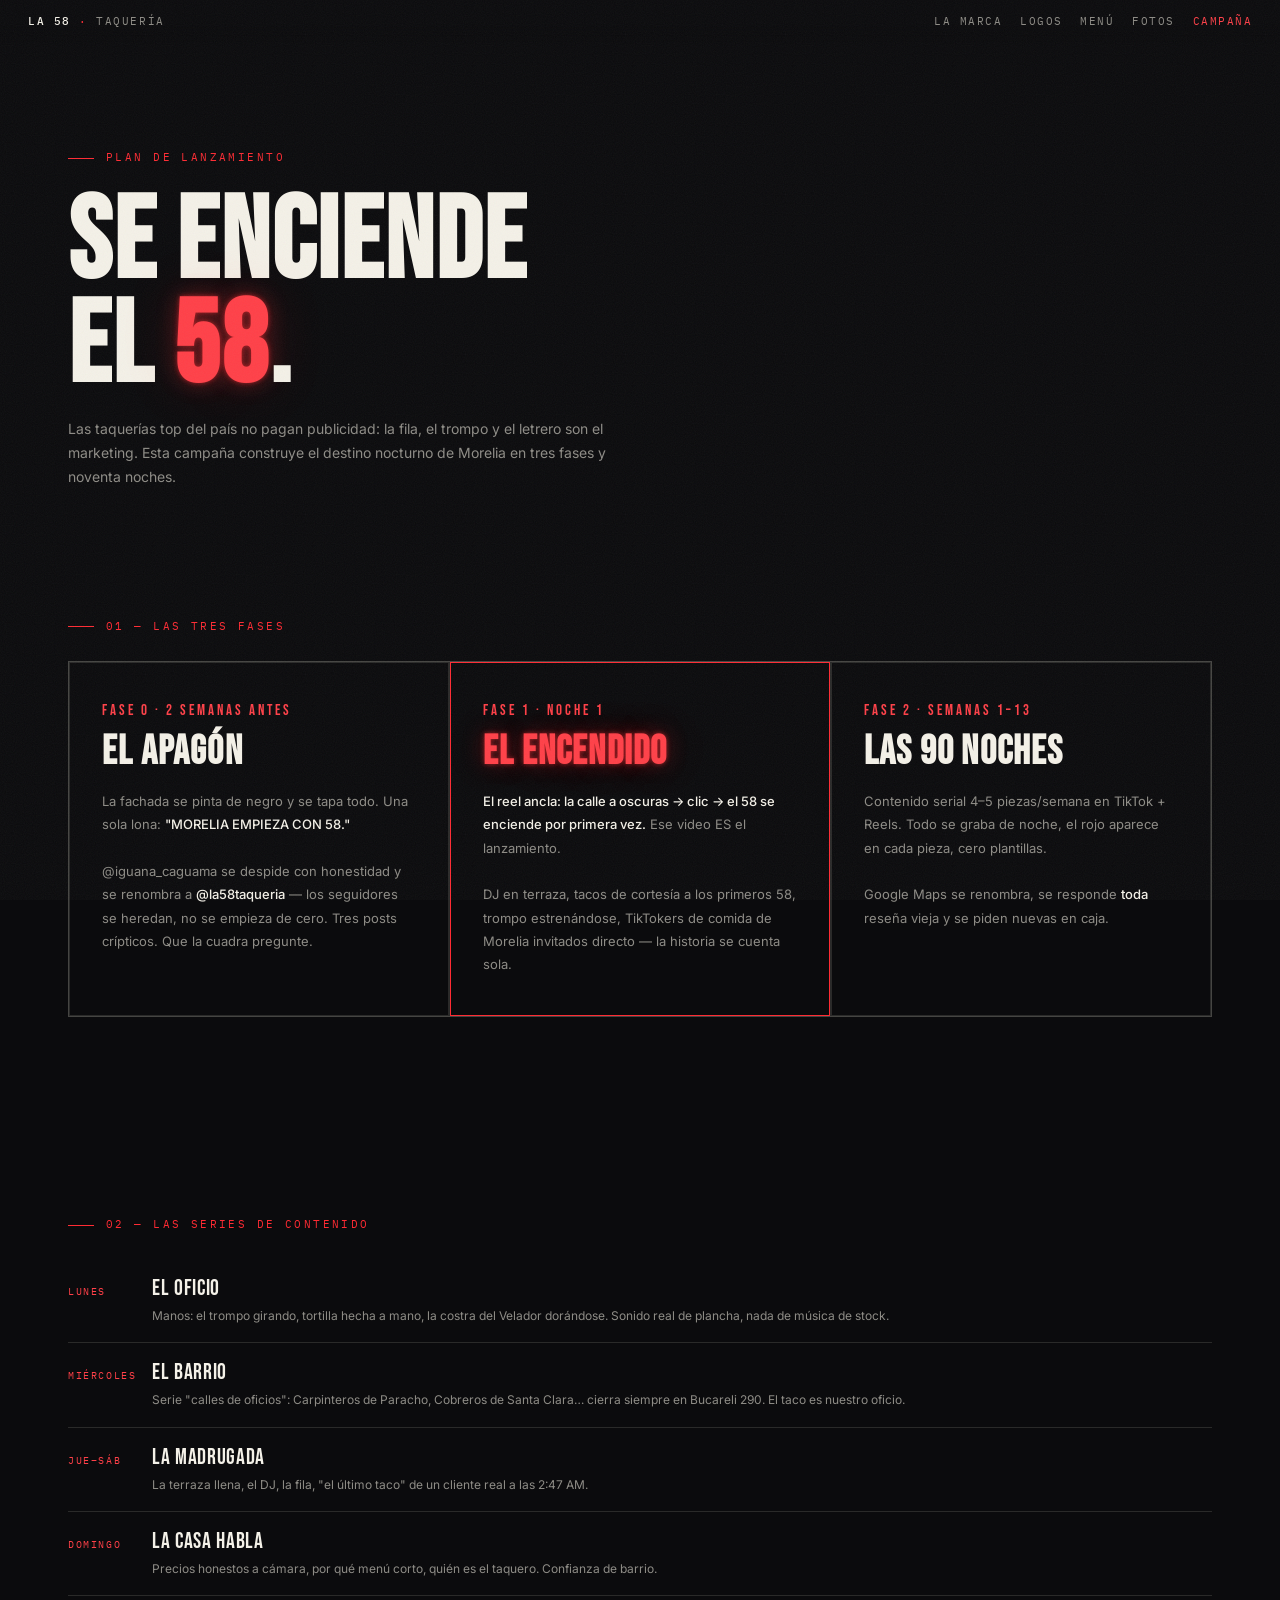
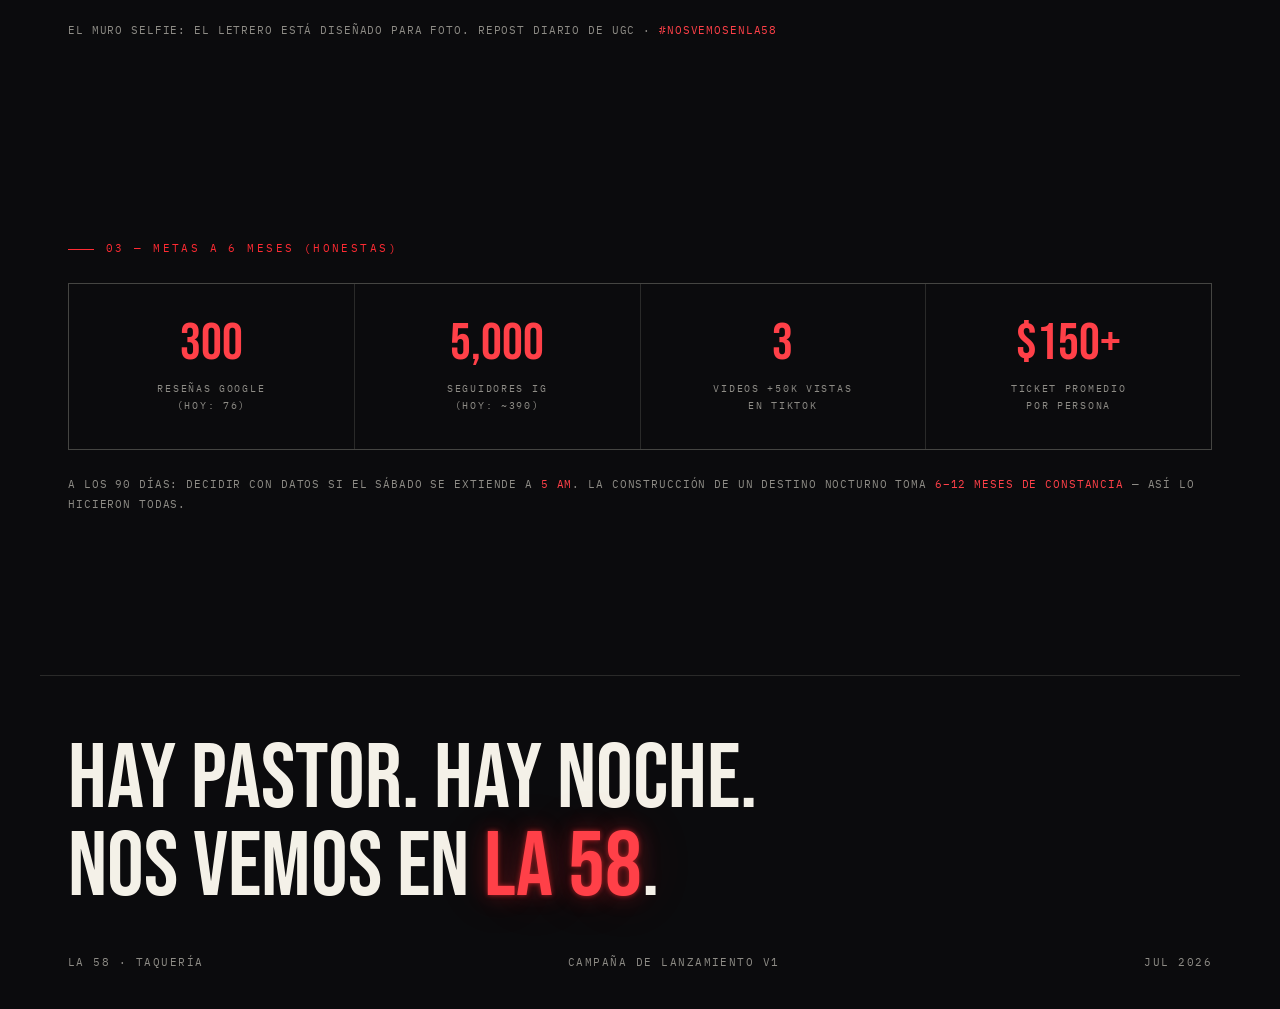
==== campana.html @ f3760a3a "SET 001: 9 fotos de campaña (Gemini) + galería fotos.html EL VELADOR, trío pastor, LA MADRUGADA, el " ====
<!DOCTYPE html>
<html lang="es-MX">
<head>
<meta charset="UTF-8">
<meta name="viewport" content="width=device-width,initial-scale=1">
<title>LA 58 · Campaña — Se enciende el 58</title>
<link rel="preconnect" href="https://fonts.googleapis.com">
<link rel="preconnect" href="https://fonts.gstatic.com" crossorigin>
<link href="https://fonts.googleapis.com/css2?family=Bebas+Neue&family=IBM+Plex+Mono:wght@400;500&family=Inter:wght@400;500;600&display=swap" rel="stylesheet">
<link rel="stylesheet" href="brand.css">
<style>
  .fase{border:1px solid var(--line);padding:38px 32px;position:relative;background:var(--noche)}
  .fase .num{font-family:'Bebas Neue',sans-serif;font-size:15px;letter-spacing:.2em;color:var(--rojo-vivo)}
  .fase h3{font-family:'Bebas Neue',sans-serif;font-size:40px;letter-spacing:.03em;margin-top:8px;text-transform:uppercase}
  .fase p{color:var(--humo);font-size:13px;line-height:1.8;margin-top:14px}
  .fase p b{color:var(--azulejo);font-weight:500}
  .serie{display:flex;gap:14px;align-items:baseline;border-bottom:1px solid var(--line);padding:16px 0}
  .serie .dia{font-family:'IBM Plex Mono',monospace;font-size:10px;letter-spacing:.16em;color:var(--rojo-vivo);text-transform:uppercase;white-space:nowrap;min-width:70px}
  .serie .t{font-family:'Bebas Neue',sans-serif;font-size:22px;text-transform:uppercase;letter-spacing:.03em}
  .serie .d{color:var(--humo);font-size:12px;line-height:1.7;margin-top:4px}
  .kpi{text-align:center;padding:34px 16px}
  .kpi .v{font-family:'Bebas Neue',sans-serif;font-size:52px;line-height:1;color:var(--rojo-vivo)}
  .kpi .k{font-family:'IBM Plex Mono',monospace;font-size:9.5px;letter-spacing:.18em;color:var(--humo);text-transform:uppercase;margin-top:10px;line-height:1.8}
</style>
</head>
<body>

<div class="topbar">
  <div><b>LA 58</b> <span class="dot">·</span> TAQUERÍA</div>
  <nav class="nav">
    <a href="index.html">La marca</a>
    <a href="logos.html">Logos</a>
    <a href="menu.html">Menú</a>
    <a href="fotos.html">Fotos</a>
    <a href="campana.html" class="on">Campaña</a>
  </nav>
</div>

<section class="page-head">
  <div class="label">Plan de lanzamiento</div>
  <h1 class="display">SE ENCIENDE<br>EL <span class="neon parpadea">58</span>.</h1>
  <p class="sub">Las taquerías top del país no pagan publicidad: la fila, el trompo y el letrero son el marketing.
  Esta campaña construye el destino nocturno de Morelia en tres fases y noventa noches.</p>
</section>

<!-- ═══════════ FASES ═══════════ -->
<section>
  <div class="label">01 — Las tres fases</div>
  <div class="grid-3">
    <div class="fase rv">
      <div class="num">FASE 0 · 2 SEMANAS ANTES</div>
      <h3>El apagón</h3>
      <p>La fachada se pinta de negro y se tapa todo. Una sola lona: <b>"MORELIA EMPIEZA CON 58."</b><br><br>
      @iguana_caguama se despide con honestidad y se renombra a <b>@la58taqueria</b> — los seguidores se heredan,
      no se empieza de cero. Tres posts crípticos. Que la cuadra pregunte.</p>
    </div>
    <div class="fase rv" style="border-color:var(--rojo)">
      <div class="num">FASE 1 · NOCHE 1</div>
      <h3 class="neon">El encendido</h3>
      <p><b>El reel ancla: la calle a oscuras → clic → el 58 se enciende por primera vez.</b> Ese video ES el lanzamiento.<br><br>
      DJ en terraza, tacos de cortesía a los primeros 58, trompo estrenándose, TikTokers de comida de Morelia
      invitados directo — la historia se cuenta sola.</p>
    </div>
    <div class="fase rv">
      <div class="num">FASE 2 · SEMANAS 1–13</div>
      <h3>Las 90 noches</h3>
      <p>Contenido serial 4–5 piezas/semana en TikTok + Reels. Todo se graba de noche, el rojo aparece en cada pieza,
      cero plantillas.<br><br>Google Maps se renombra, se responde <b>toda</b> reseña vieja y se piden nuevas en caja.</p>
    </div>
  </div>
</section>

<!-- ═══════════ SERIES ═══════════ -->
<section>
  <div class="label">02 — Las series de contenido</div>
  <div class="rv">
    <div class="serie"><div class="dia">LUNES</div><div><div class="t">El oficio</div><div class="d">Manos: el trompo girando, tortilla hecha a mano, la costra del Velador dorándose. Sonido real de plancha, nada de música de stock.</div></div></div>
    <div class="serie"><div class="dia">MIÉRCOLES</div><div><div class="t">El barrio</div><div class="d">Serie "calles de oficios": Carpinteros de Paracho, Cobreros de Santa Clara… cierra siempre en Bucareli 290. El taco es nuestro oficio.</div></div></div>
    <div class="serie"><div class="dia">JUE–SÁB</div><div><div class="t">La madrugada</div><div class="d">La terraza llena, el DJ, la fila, "el último taco" de un cliente real a las 2:47 AM.</div></div></div>
    <div class="serie"><div class="dia">DOMINGO</div><div><div class="t">La casa habla</div><div class="d">Precios honestos a cámara, por qué menú corto, quién es el taquero. Confianza de barrio.</div></div></div>
  </div>
  <p class="note rv">EL MURO SELFIE: EL LETRERO ESTÁ DISEÑADO PARA FOTO. REPOST DIARIO DE UGC · <em>#NOSVEMOSENLA58</em></p>
</section>

<!-- ═══════════ KPIS ═══════════ -->
<section>
  <div class="label">03 — Metas a 6 meses (honestas)</div>
  <div class="grid-4">
    <div class="cell kpi rv"><div class="v">300</div><div class="k">RESEÑAS GOOGLE<br>(HOY: 76)</div></div>
    <div class="cell kpi rv"><div class="v">5,000</div><div class="k">SEGUIDORES IG<br>(HOY: ~390)</div></div>
    <div class="cell kpi rv"><div class="v">3</div><div class="k">VIDEOS +50K VISTAS<br>EN TIKTOK</div></div>
    <div class="cell kpi rv"><div class="v">$150+</div><div class="k">TICKET PROMEDIO<br>POR PERSONA</div></div>
  </div>
  <p class="note rv">A LOS 90 DÍAS: DECIDIR CON DATOS SI EL SÁBADO SE EXTIENDE A <em>5 AM</em>. LA CONSTRUCCIÓN DE UN DESTINO NOCTURNO TOMA <em>6–12 MESES DE CONSTANCIA</em> — ASÍ LO HICIERON TODAS.</p>
</section>

<footer>
  <div class="big rv">HAY PASTOR. HAY NOCHE.<br>NOS VEMOS EN <span class="neon">LA 58</span>.</div>
  <div class="foot-meta">
    <div>LA 58 · TAQUERÍA</div>
    <div>CAMPAÑA DE LANZAMIENTO V1</div>
    <div>JUL 2026</div>
  </div>
</footer>

<script>
const io=new IntersectionObserver(es=>es.forEach(e=>{if(e.isIntersecting){e.target.classList.add('on');io.unobserve(e.target)}}),{threshold:.12});
document.querySelectorAll('.rv').forEach(el=>io.observe(el));
</script>
</body>
</html>
---- brand.css ----
/* LA 58 · TAQUERÍA — sistema compartido */
/* Código: fachada oscura · neón rojo (la firma) · azulejo · mono de rótulo */
:root{
  --noche:#0B0B0D;
  --noche2:#121214;
  --azulejo:#F4F1E8;
  --humo:#8E8C86;
  --rojo:#FF2B33;
  --rojo-vivo:#FF4048;
  --line:rgba(244,241,232,.13);
}
*{margin:0;padding:0;box-sizing:border-box}
html{scroll-behavior:smooth}
body{
  background:var(--noche);
  color:var(--azulejo);
  font-family:'Inter',sans-serif;
  -webkit-font-smoothing:antialiased;
  overflow-x:hidden;
}
::selection{background:var(--rojo);color:var(--noche)}
.mono{font-family:'IBM Plex Mono',monospace}
.display{font-family:'Bebas Neue',sans-serif;text-transform:uppercase;line-height:.9;letter-spacing:.015em}

/* grano de fachada */
body::after{
  content:"";position:fixed;inset:0;pointer-events:none;z-index:999;opacity:.055;
  background-image:url("data:image/svg+xml,%3Csvg xmlns='http://www.w3.org/2000/svg' width='160' height='160'%3E%3Cfilter id='n'%3E%3CfeTurbulence type='fractalNoise' baseFrequency='0.9' numOctaves='2'/%3E%3C/filter%3E%3Crect width='160' height='160' filter='url(%23n)' opacity='1'/%3E%3C/svg%3E");
}

/* el neón: la única luz permitida. Tubo encendido, no arcoíris. */
.neon{
  color:var(--rojo-vivo);
  text-shadow:0 0 5px rgba(255,43,51,.6),0 0 22px rgba(255,43,51,.32),0 0 60px rgba(255,43,51,.16);
}
.neon-borde{
  border:1.5px solid var(--rojo);
  box-shadow:0 0 10px rgba(255,43,51,.35),inset 0 0 10px rgba(255,43,51,.18);
}
@keyframes parpadeo{
  0%,92%,96%,100%{opacity:1}
  93%,95%{opacity:.55}
}
.parpadea{animation:parpadeo 7s linear infinite}

.topbar{
  position:fixed;top:0;left:0;right:0;z-index:100;
  display:flex;justify-content:space-between;align-items:center;gap:12px;
  padding:14px 28px;font-size:11px;letter-spacing:.14em;
  color:var(--humo);text-transform:uppercase;
  background:linear-gradient(var(--noche) 60%,transparent);
  font-family:'IBM Plex Mono',monospace;
}
.topbar b{color:var(--azulejo);font-weight:500}
.topbar .dot{color:var(--rojo)}
.nav{display:flex;gap:18px;flex-wrap:wrap}
.nav a{color:var(--humo);text-decoration:none;font-size:10.5px;letter-spacing:.14em;transition:.2s}
.nav a:hover{color:var(--rojo-vivo)}
.nav a.on{color:var(--rojo-vivo)}

section{max-width:1200px;margin:0 auto;padding:100px 28px}
.page-head{padding-top:150px;padding-bottom:30px}
.page-head h1{font-size:clamp(52px,9vw,120px)}
.page-head .sub{color:var(--humo);font-size:14px;margin-top:18px;max-width:560px;line-height:1.7}

.label{
  font-family:'IBM Plex Mono',monospace;font-size:11px;letter-spacing:.22em;
  text-transform:uppercase;color:var(--rojo);margin-bottom:28px;
}
.label::before{content:"";display:inline-block;width:26px;height:1px;background:var(--rojo);vertical-align:middle;margin-right:12px}

/* caja de luz: la foto de menú retroiluminada */
.caja-luz{
  background:var(--azulejo);color:var(--noche);padding:34px;position:relative;
  box-shadow:0 0 34px rgba(244,241,232,.09);
}
.caja-luz .serial{position:absolute;top:12px;left:14px;font-size:9.5px;letter-spacing:.18em;color:rgba(11,11,13,.5);font-family:'IBM Plex Mono',monospace;text-transform:uppercase}

.grid-2{display:grid;grid-template-columns:1fr 1fr;gap:1px;background:var(--line);border:1px solid var(--line)}
.grid-3{display:grid;grid-template-columns:repeat(3,1fr);gap:1px;background:var(--line);border:1px solid var(--line)}
.grid-4{display:grid;grid-template-columns:repeat(4,1fr);gap:1px;background:var(--line);border:1px solid var(--line)}
.cell{background:var(--noche);padding:28px}
.cell .cap{font-family:'IBM Plex Mono',monospace;font-size:10px;letter-spacing:.16em;color:var(--humo);text-transform:uppercase;margin-top:16px;line-height:1.8}
.cell .cap em{color:var(--rojo-vivo);font-style:normal}
.cell h3{font-family:'Bebas Neue',sans-serif;font-size:24px;text-transform:uppercase;margin-top:12px;letter-spacing:.03em}

.note{font-family:'IBM Plex Mono',monospace;font-size:11px;color:var(--humo);margin-top:24px;letter-spacing:.08em;line-height:1.9}
.note em{color:var(--rojo-vivo);font-style:normal}

.precio{font-family:'IBM Plex Mono',monospace;font-size:13px;color:var(--rojo-vivo);letter-spacing:.06em}

.marquee{border-top:1px solid var(--line);border-bottom:1px solid var(--line);overflow:hidden;padding:16px 0;white-space:nowrap}
.marquee-inner{display:inline-block;animation:mq 26s linear infinite;font-family:'Bebas Neue',sans-serif;font-size:24px;letter-spacing:.08em;color:var(--humo);text-transform:uppercase}
.marquee-inner em{color:var(--rojo-vivo);font-style:normal;margin:0 22px}
@keyframes mq{from{transform:translateX(0)}to{transform:translateX(-50%)}}

footer{border-top:1px solid var(--line);padding:60px 28px 40px;max-width:1200px;margin:60px auto 0}
footer .big{font-family:'Bebas Neue',sans-serif;font-size:clamp(44px,7.5vw,92px);text-transform:uppercase;line-height:.95}
footer .big span{color:var(--rojo-vivo)}
.foot-meta{display:flex;justify-content:space-between;flex-wrap:wrap;gap:14px;margin-top:44px;
  font-family:'IBM Plex Mono',monospace;font-size:10.5px;color:var(--humo);letter-spacing:.14em;text-transform:uppercase}

.rv{opacity:0;transform:translateY(26px);transition:opacity .8s ease,transform .8s ease}
.rv.on{opacity:1;transform:none}

@media(max-width:860px){
  .grid-3,.grid-4{grid-template-columns:1fr 1fr}
}
@media(max-width:560px){
  .grid-2,.grid-3,.grid-4{grid-template-columns:1fr}
  section{padding:70px 20px}
}
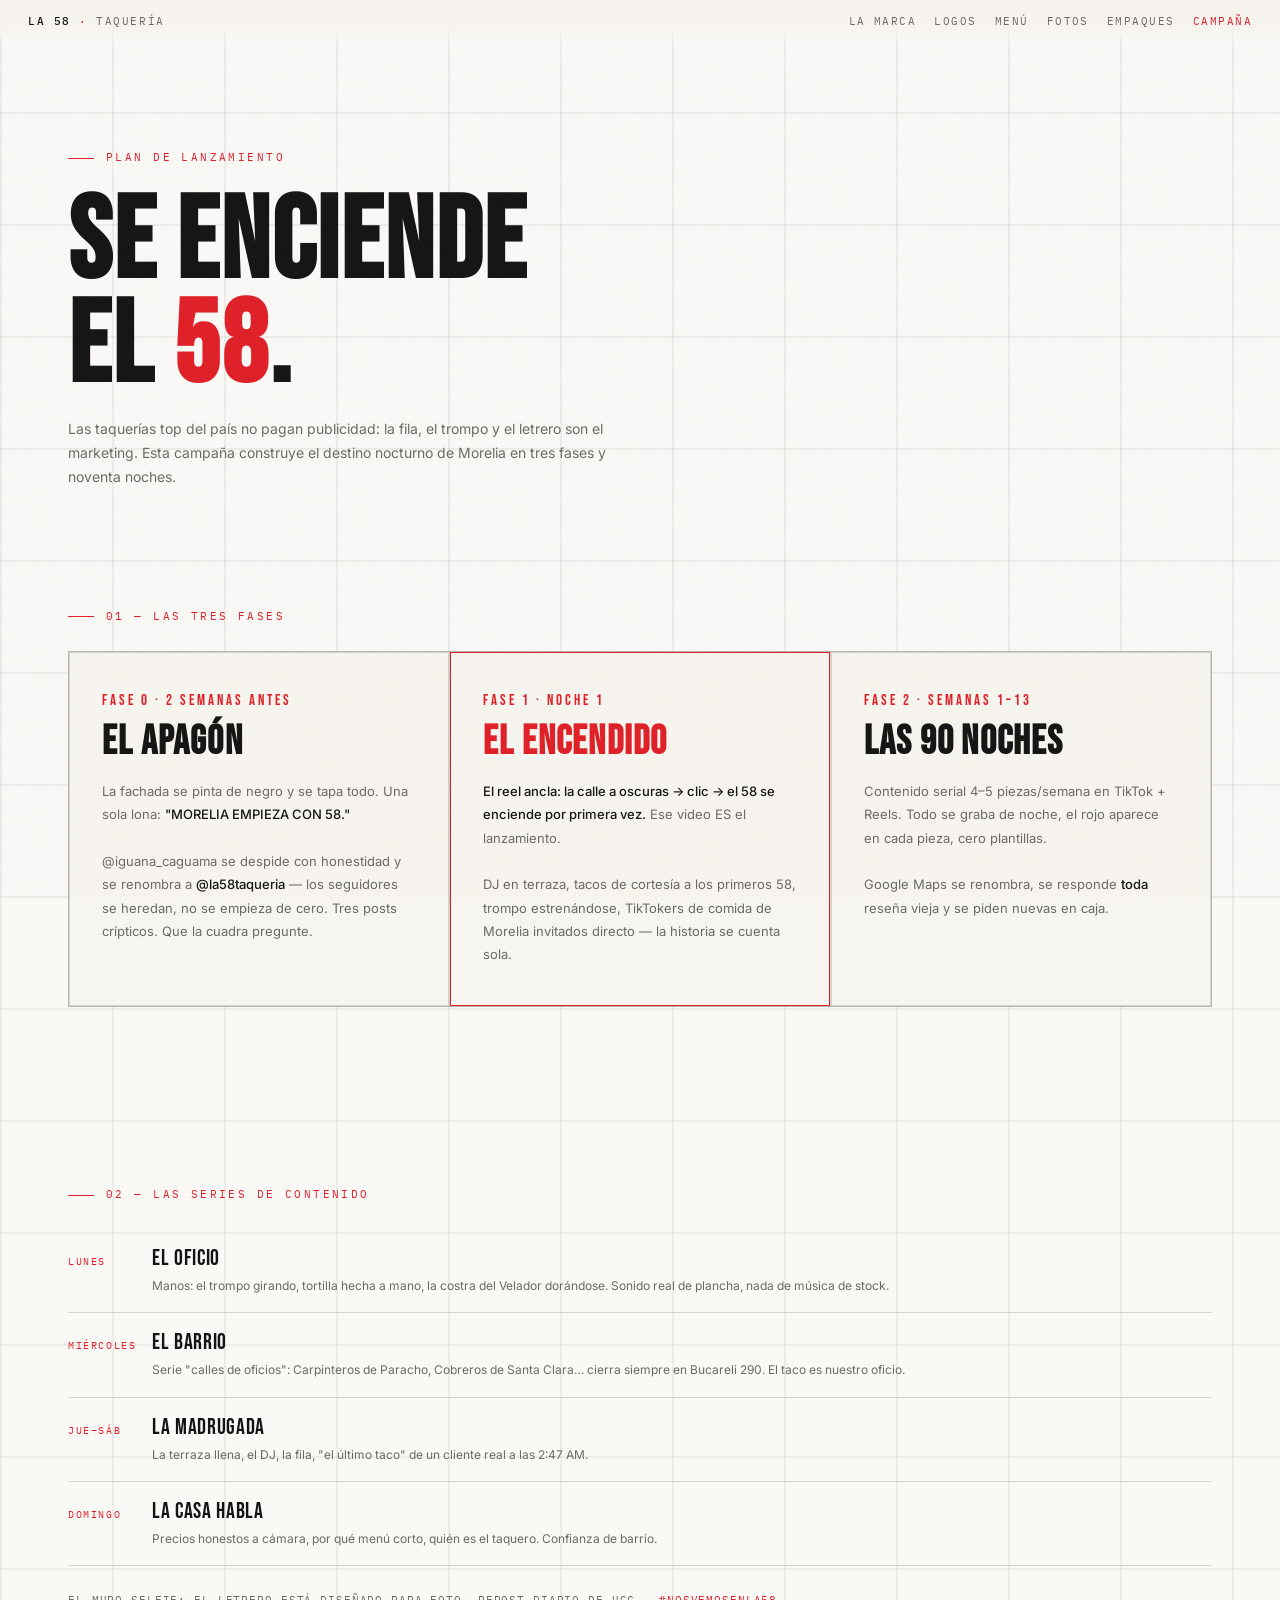
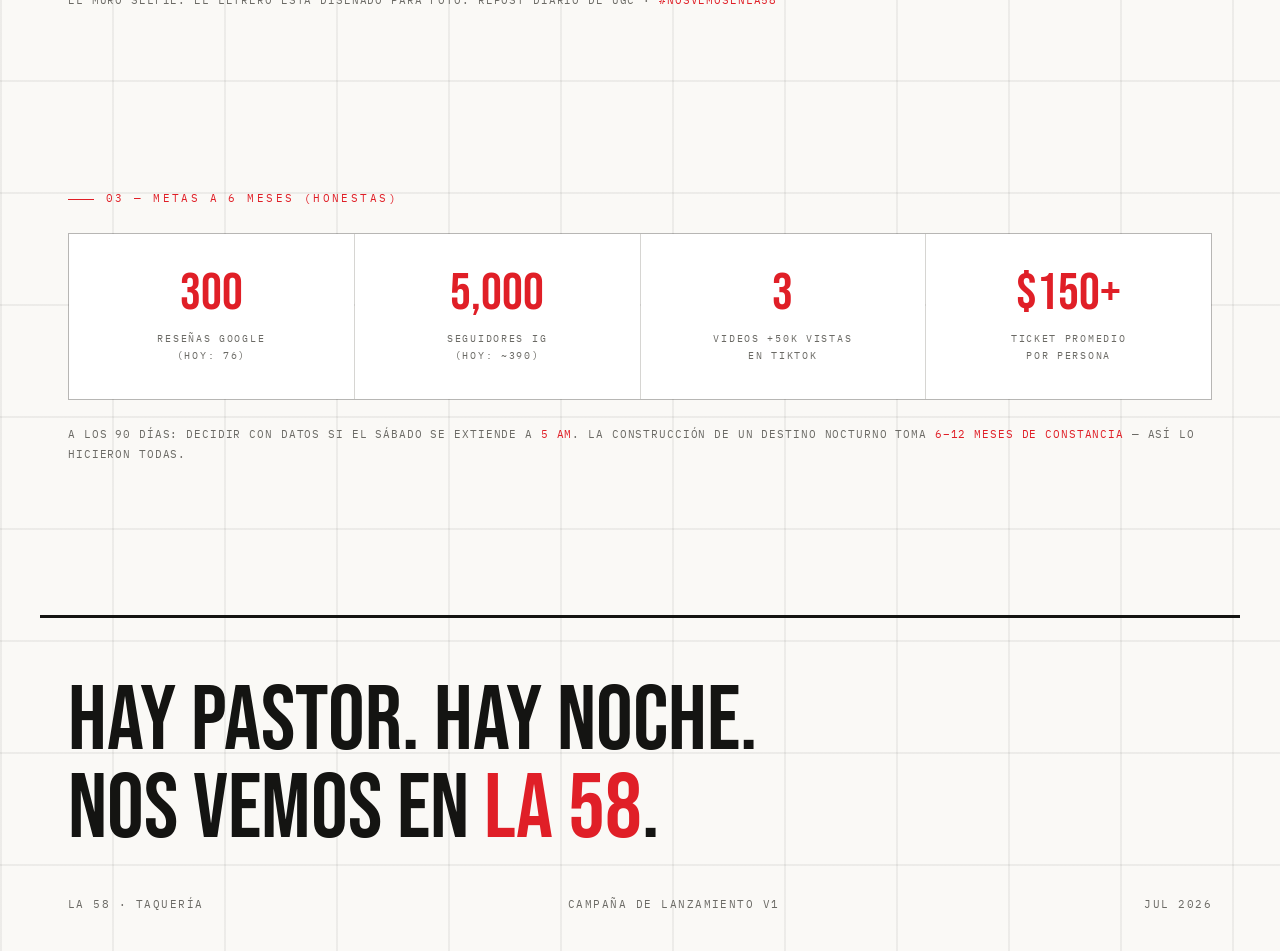
==== commit 1c0e9892: "FACHADA ELEGIDA por André + empaques/merch SVG + PROPUESTA ejecutiva para Coco - 05-fachada = la ele" ====
--- a/campana.html
+++ b/campana.html
@@ -7,6 +7,7 @@
 <link rel="preconnect" href="https://fonts.googleapis.com">
 <link rel="preconnect" href="https://fonts.gstatic.com" crossorigin>
 <link href="https://fonts.googleapis.com/css2?family=Bebas+Neue&family=IBM+Plex+Mono:wght@400;500&family=Inter:wght@400;500;600&display=swap" rel="stylesheet">
+<link rel="icon" href="data:image/svg+xml,%3Csvg xmlns=%27http://www.w3.org/2000/svg%27 viewBox=%270 0 64 64%27%3E%3Crect width=%2764%27 height=%2764%27 rx=%2712%27 fill=%27%230B0B0D%27/%3E%3Crect x=%274%27 y=%274%27 width=%2756%27 height=%2756%27 rx=%279%27 fill=%27none%27 stroke=%27%23FF2B33%27 stroke-width=%273%27/%3E%3Ctext x=%2732%27 y=%2745%27 font-family=%27Arial Black,Arial%27 font-size=%2728%27 font-weight=%27900%27 fill=%27%23FF2B33%27 text-anchor=%27middle%27%3E58%3C/text%3E%3C/svg%3E">
 <link rel="stylesheet" href="brand.css">
 <style>
   .fase{border:1px solid var(--line);padding:38px 32px;position:relative;background:var(--noche)}
@@ -32,6 +33,7 @@
     <a href="logos.html">Logos</a>
     <a href="menu.html">Menú</a>
     <a href="fotos.html">Fotos</a>
+    <a href="empaques.html">Empaques</a>
     <a href="campana.html" class="on">Campaña</a>
   </nav>
 </div>
--- a/brand.css
+++ b/brand.css
@@ -1,46 +1,55 @@
-/* LA 58 · TAQUERÍA — sistema compartido */
-/* Código: fachada oscura · neón rojo (la firma) · azulejo · mono de rótulo */
+/* LA 58 · TAQUERÍA — sistema compartido V2 (claro-primero) */
+/* Azulejo claro + tinta + UN acento rojo. El neón vive solo en escenarios .stage-noche. */
 :root{
-  --noche:#0B0B0D;
-  --noche2:#121214;
-  --azulejo:#F4F1E8;
-  --humo:#8E8C86;
-  --rojo:#FF2B33;
-  --rojo-vivo:#FF4048;
-  --line:rgba(244,241,232,.13);
+  --noche:#F7F5EF;        /* fondo base (azulejo claro) */
+  --noche2:#FFFFFF;       /* tarjetas */
+  --azulejo:#141412;      /* tinta (texto principal) */
+  --humo:#6b6a65;         /* texto secundario */
+  --rojo:#E01F27;         /* acento rojo tinta */
+  --rojo-vivo:#E01F27;
+  --line:rgba(11,11,13,.15);
+  --negro:#0B0B0D;        /* solo para escenarios de noche/letrero */
 }
 *{margin:0;padding:0;box-sizing:border-box}
 html{scroll-behavior:smooth}
 body{
-  background:var(--noche);
+  background-color:#F4F2EC;
+  /* el azulejo blanco icónico de las fotos, como fondo de toda la marca */
+  background-image:
+    linear-gradient(rgba(11,11,13,.055) 2px, transparent 2px),
+    linear-gradient(90deg, rgba(11,11,13,.055) 2px, transparent 2px),
+    linear-gradient(rgba(255,255,255,.55), rgba(255,255,255,.55));
+  background-size:112px 112px,112px 112px,auto;
   color:var(--azulejo);
   font-family:'Inter',sans-serif;
   -webkit-font-smoothing:antialiased;
   overflow-x:hidden;
 }
-::selection{background:var(--rojo);color:var(--noche)}
+::selection{background:var(--rojo);color:#fff}
 .mono{font-family:'IBM Plex Mono',monospace}
 .display{font-family:'Bebas Neue',sans-serif;text-transform:uppercase;line-height:.9;letter-spacing:.015em}
 
-/* grano de fachada */
+/* grano sutil de papel */
 body::after{
-  content:"";position:fixed;inset:0;pointer-events:none;z-index:999;opacity:.055;
+  content:"";position:fixed;inset:0;pointer-events:none;z-index:999;opacity:.035;
   background-image:url("data:image/svg+xml,%3Csvg xmlns='http://www.w3.org/2000/svg' width='160' height='160'%3E%3Cfilter id='n'%3E%3CfeTurbulence type='fractalNoise' baseFrequency='0.9' numOctaves='2'/%3E%3C/filter%3E%3Crect width='160' height='160' filter='url(%23n)' opacity='1'/%3E%3C/svg%3E");
 }
 
-/* el neón: la única luz permitida. Tubo encendido, no arcoíris. */
-.neon{
-  color:var(--rojo-vivo);
+/* el rojo en claro es TINTA: plano, sin glow */
+.neon{color:var(--rojo);text-shadow:none}
+.neon-borde{border:1.5px solid var(--rojo);box-shadow:none}
+
+/* escenario de noche: el único lugar donde el neón brilla */
+.stage-noche{background:var(--negro);color:#F4F1E8}
+.stage-noche .neon{
+  color:#FF4048;
   text-shadow:0 0 5px rgba(255,43,51,.6),0 0 22px rgba(255,43,51,.32),0 0 60px rgba(255,43,51,.16);
 }
-.neon-borde{
-  border:1.5px solid var(--rojo);
+.stage-noche .neon-borde{
+  border:1.5px solid #FF2B33;
   box-shadow:0 0 10px rgba(255,43,51,.35),inset 0 0 10px rgba(255,43,51,.18);
 }
-@keyframes parpadeo{
-  0%,92%,96%,100%{opacity:1}
-  93%,95%{opacity:.55}
-}
+@keyframes parpadeo{0%,92%,96%,100%{opacity:1}93%,95%{opacity:.55}}
 .parpadea{animation:parpadeo 7s linear infinite}
 
 .topbar{
@@ -48,17 +57,17 @@
   display:flex;justify-content:space-between;align-items:center;gap:12px;
   padding:14px 28px;font-size:11px;letter-spacing:.14em;
   color:var(--humo);text-transform:uppercase;
-  background:linear-gradient(var(--noche) 60%,transparent);
+  background:linear-gradient(var(--noche) 65%,transparent);
   font-family:'IBM Plex Mono',monospace;
 }
 .topbar b{color:var(--azulejo);font-weight:500}
 .topbar .dot{color:var(--rojo)}
 .nav{display:flex;gap:18px;flex-wrap:wrap}
 .nav a{color:var(--humo);text-decoration:none;font-size:10.5px;letter-spacing:.14em;transition:.2s}
-.nav a:hover{color:var(--rojo-vivo)}
-.nav a.on{color:var(--rojo-vivo)}
+.nav a:hover{color:var(--rojo)}
+.nav a.on{color:var(--rojo)}
 
-section{max-width:1200px;margin:0 auto;padding:100px 28px}
+section{max-width:1200px;margin:0 auto;padding:90px 28px}
 .page-head{padding-top:150px;padding-bottom:30px}
 .page-head h1{font-size:clamp(52px,9vw,120px)}
 .page-head .sub{color:var(--humo);font-size:14px;margin-top:18px;max-width:560px;line-height:1.7}
@@ -69,39 +78,37 @@
 }
 .label::before{content:"";display:inline-block;width:26px;height:1px;background:var(--rojo);vertical-align:middle;margin-right:12px}
 
-/* caja de luz: la foto de menú retroiluminada */
 .caja-luz{
-  background:var(--azulejo);color:var(--noche);padding:34px;position:relative;
-  box-shadow:0 0 34px rgba(244,241,232,.09);
+  background:#fff;color:var(--azulejo);padding:34px;position:relative;
+  border:1px solid var(--line);
 }
-.caja-luz .serial{position:absolute;top:12px;left:14px;font-size:9.5px;letter-spacing:.18em;color:rgba(11,11,13,.5);font-family:'IBM Plex Mono',monospace;text-transform:uppercase}
+.caja-luz .serial{position:absolute;top:12px;left:14px;font-size:9.5px;letter-spacing:.18em;color:var(--humo);font-family:'IBM Plex Mono',monospace;text-transform:uppercase}
 
 .grid-2{display:grid;grid-template-columns:1fr 1fr;gap:1px;background:var(--line);border:1px solid var(--line)}
 .grid-3{display:grid;grid-template-columns:repeat(3,1fr);gap:1px;background:var(--line);border:1px solid var(--line)}
 .grid-4{display:grid;grid-template-columns:repeat(4,1fr);gap:1px;background:var(--line);border:1px solid var(--line)}
-.cell{background:var(--noche);padding:28px}
+.cell{background:var(--noche2);padding:28px}
 .cell .cap{font-family:'IBM Plex Mono',monospace;font-size:10px;letter-spacing:.16em;color:var(--humo);text-transform:uppercase;margin-top:16px;line-height:1.8}
-.cell .cap em{color:var(--rojo-vivo);font-style:normal}
+.cell .cap em{color:var(--rojo);font-style:normal}
 .cell h3{font-family:'Bebas Neue',sans-serif;font-size:24px;text-transform:uppercase;margin-top:12px;letter-spacing:.03em}
 
 .note{font-family:'IBM Plex Mono',monospace;font-size:11px;color:var(--humo);margin-top:24px;letter-spacing:.08em;line-height:1.9}
-.note em{color:var(--rojo-vivo);font-style:normal}
+.note em{color:var(--rojo);font-style:normal}
 
-.precio{font-family:'IBM Plex Mono',monospace;font-size:13px;color:var(--rojo-vivo);letter-spacing:.06em}
+.precio{font-family:'IBM Plex Mono',monospace;font-size:13px;color:var(--rojo);letter-spacing:.06em}
 
-.marquee{border-top:1px solid var(--line);border-bottom:1px solid var(--line);overflow:hidden;padding:16px 0;white-space:nowrap}
+.marquee{border-top:1px solid var(--line);border-bottom:1px solid var(--line);overflow:hidden;padding:16px 0;white-space:nowrap;background:#fff}
 .marquee-inner{display:inline-block;animation:mq 26s linear infinite;font-family:'Bebas Neue',sans-serif;font-size:24px;letter-spacing:.08em;color:var(--humo);text-transform:uppercase}
-.marquee-inner em{color:var(--rojo-vivo);font-style:normal;margin:0 22px}
+.marquee-inner em{color:var(--rojo);font-style:normal;margin:0 22px}
 @keyframes mq{from{transform:translateX(0)}to{transform:translateX(-50%)}}
 
-footer{border-top:1px solid var(--line);padding:60px 28px 40px;max-width:1200px;margin:60px auto 0}
+footer{border-top:3px solid var(--azulejo);padding:60px 28px 40px;max-width:1200px;margin:60px auto 0}
 footer .big{font-family:'Bebas Neue',sans-serif;font-size:clamp(44px,7.5vw,92px);text-transform:uppercase;line-height:.95}
-footer .big span{color:var(--rojo-vivo)}
+footer .big span{color:var(--rojo)}
 .foot-meta{display:flex;justify-content:space-between;flex-wrap:wrap;gap:14px;margin-top:44px;
   font-family:'IBM Plex Mono',monospace;font-size:10.5px;color:var(--humo);letter-spacing:.14em;text-transform:uppercase}
 
-.rv{opacity:0;transform:translateY(26px);transition:opacity .8s ease,transform .8s ease}
-.rv.on{opacity:1;transform:none}
+.rv{opacity:1;transform:none}
 
 @media(max-width:860px){
   .grid-3,.grid-4{grid-template-columns:1fr 1fr}
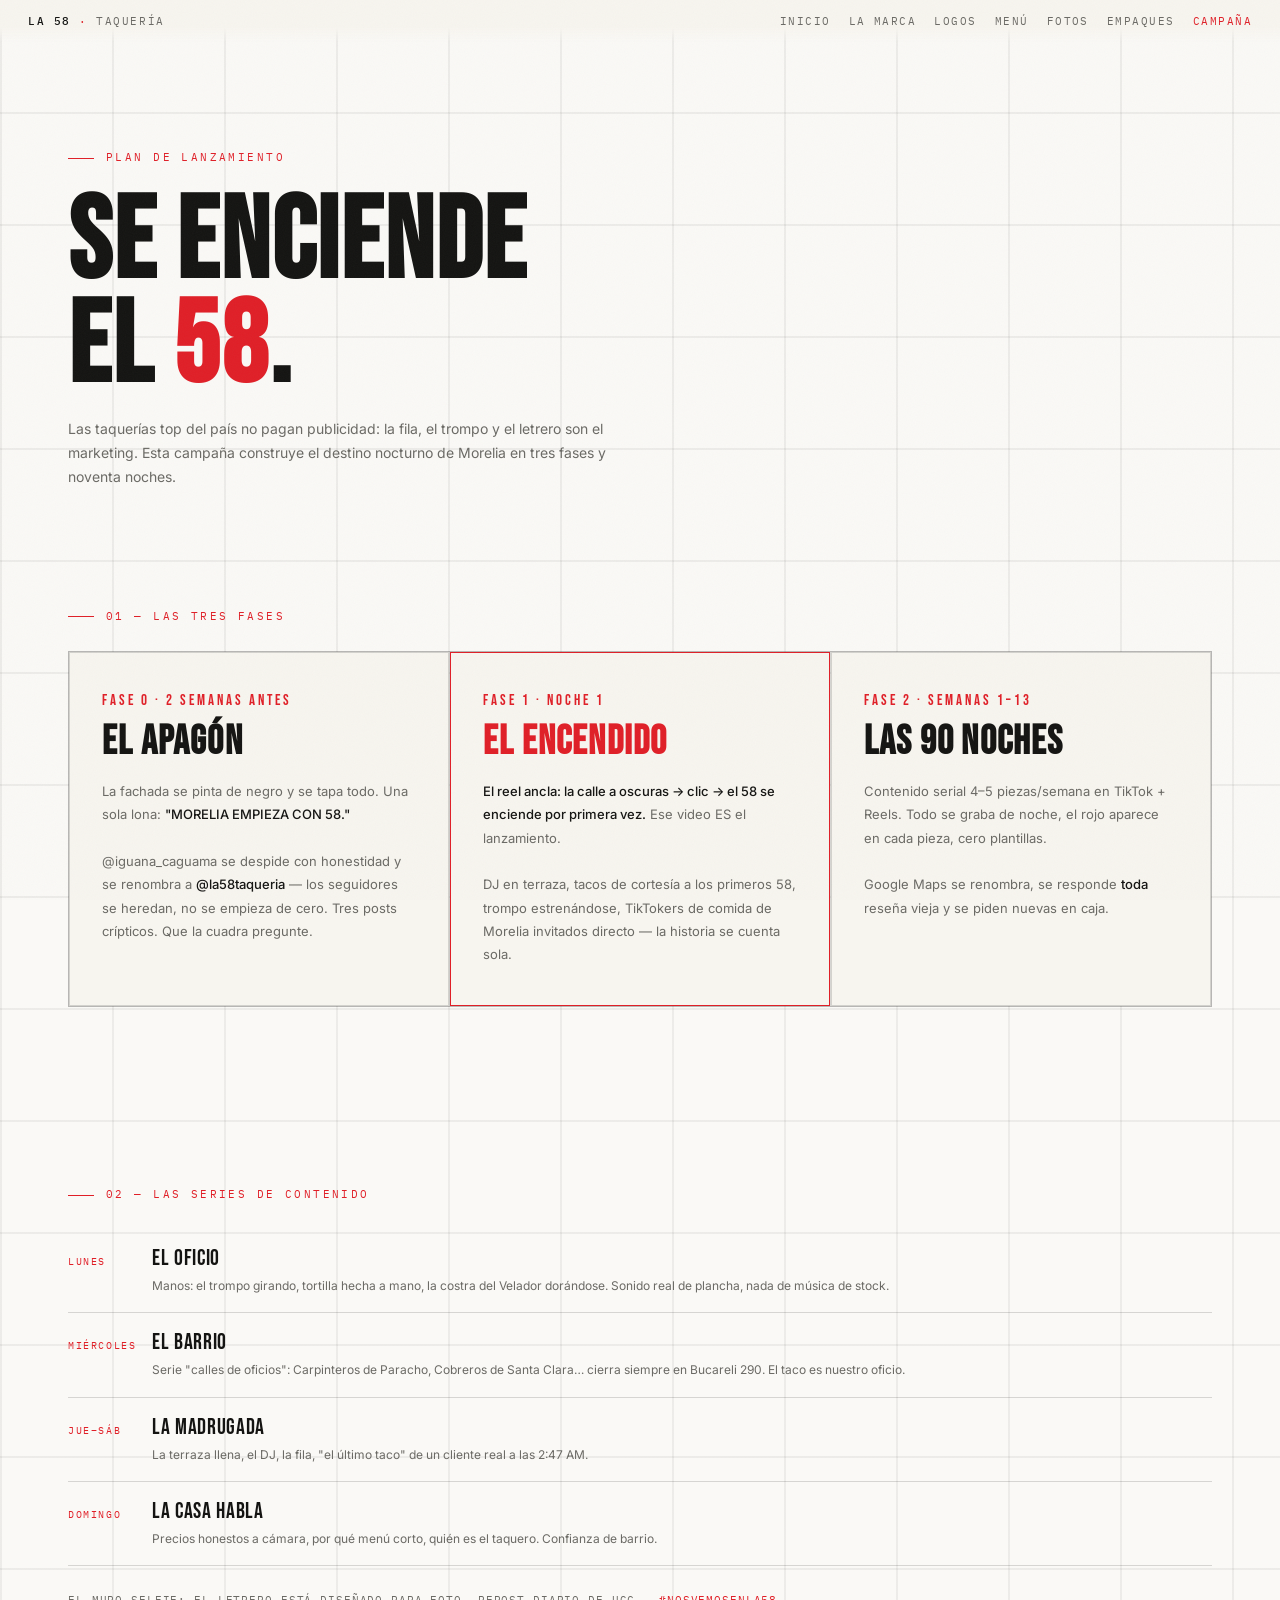
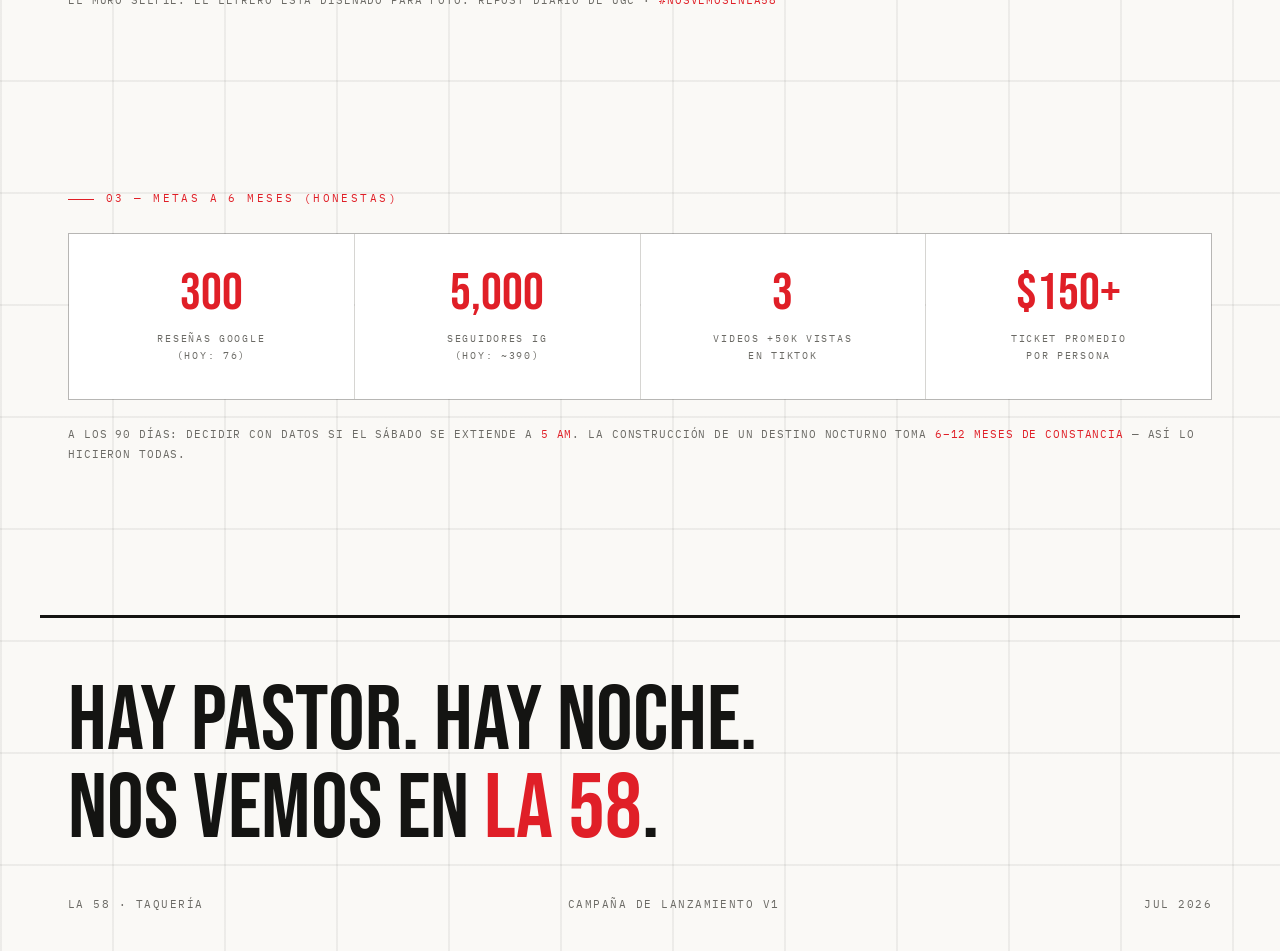
==== commit 168591d7: "landing.html estilo taqueria retro (rojo+azulejo+bordes gruesos) con lore de LOS QUE VELAN y los 4 t" ====
--- a/campana.html
+++ b/campana.html
@@ -29,9 +29,10 @@
 <div class="topbar">
   <div><b>LA 58</b> <span class="dot">·</span> TAQUERÍA</div>
   <nav class="nav">
+    <a href="landing.html">Inicio</a>
     <a href="index.html">La marca</a>
     <a href="logos.html">Logos</a>
-    <a href="menu.html">Menú</a>
+    <a href="menu-mesa.html">Menú</a>
     <a href="fotos.html">Fotos</a>
     <a href="empaques.html">Empaques</a>
     <a href="campana.html" class="on">Campaña</a>
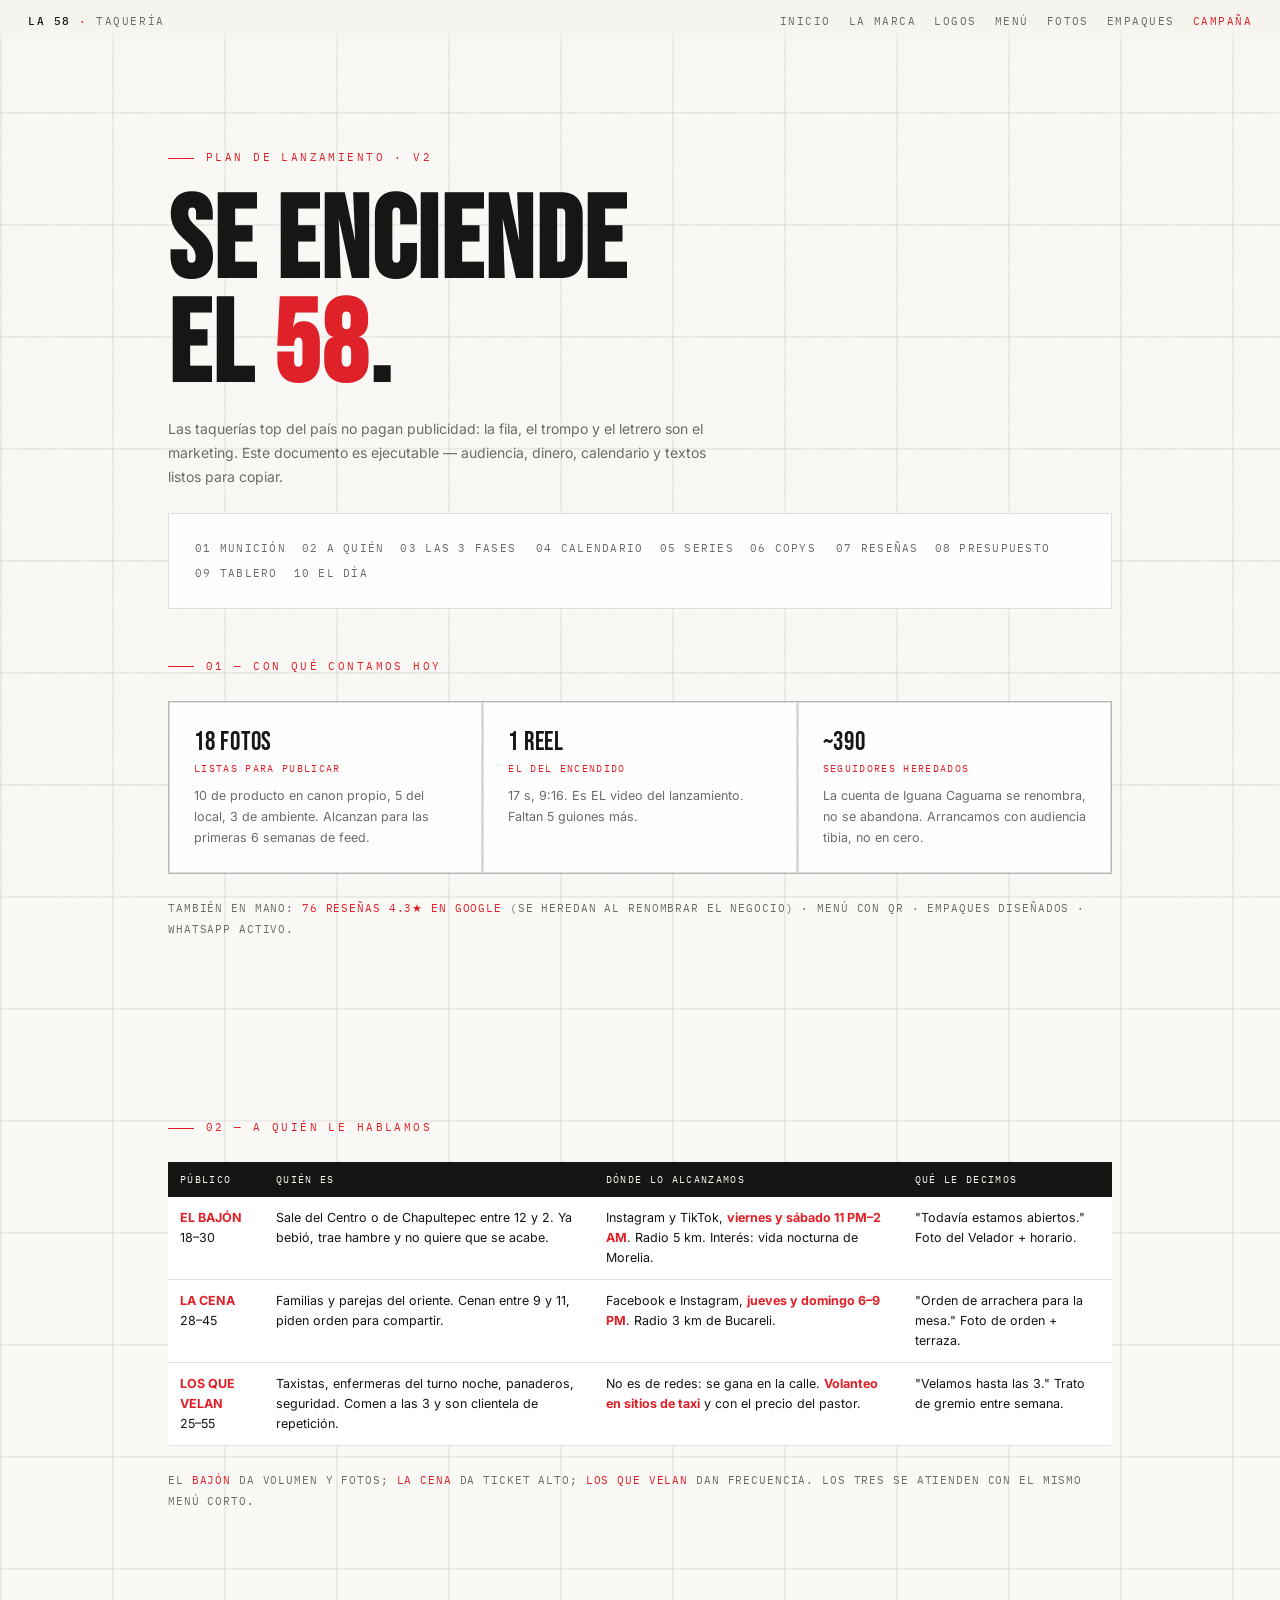
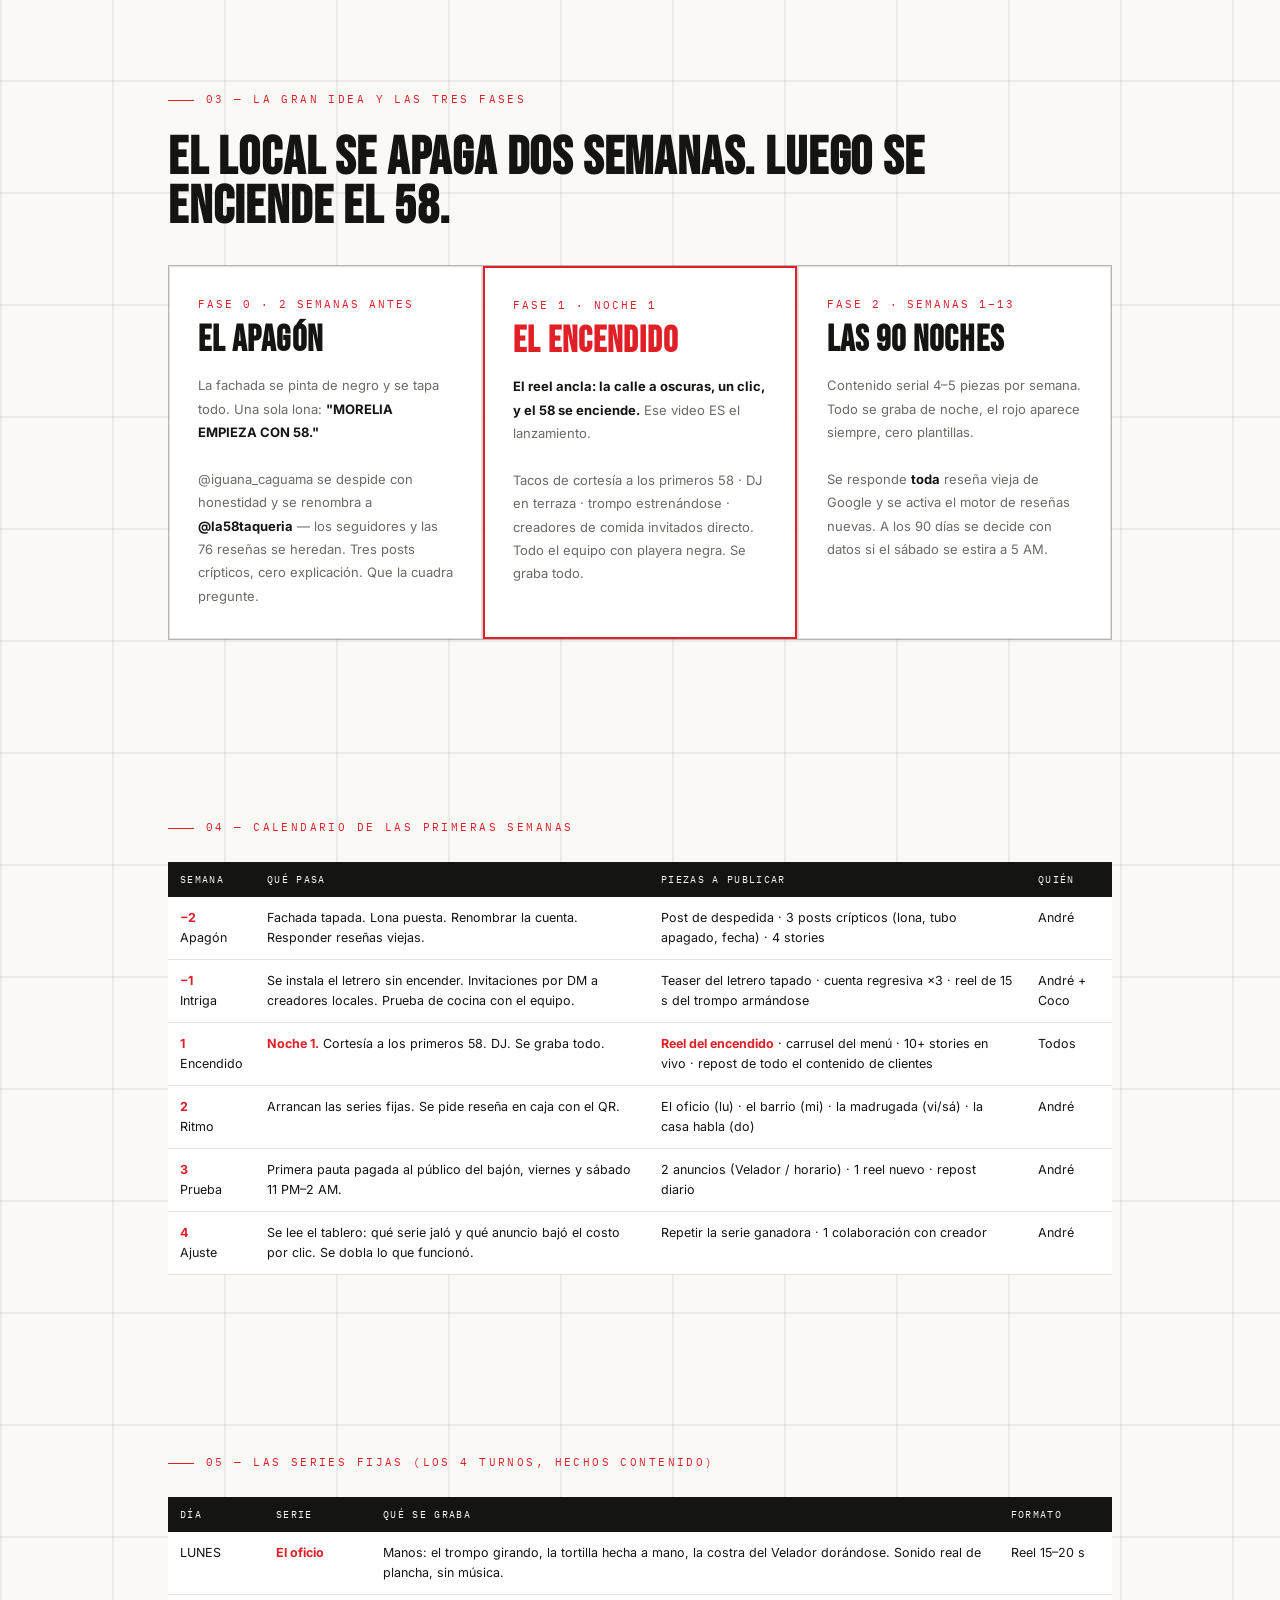
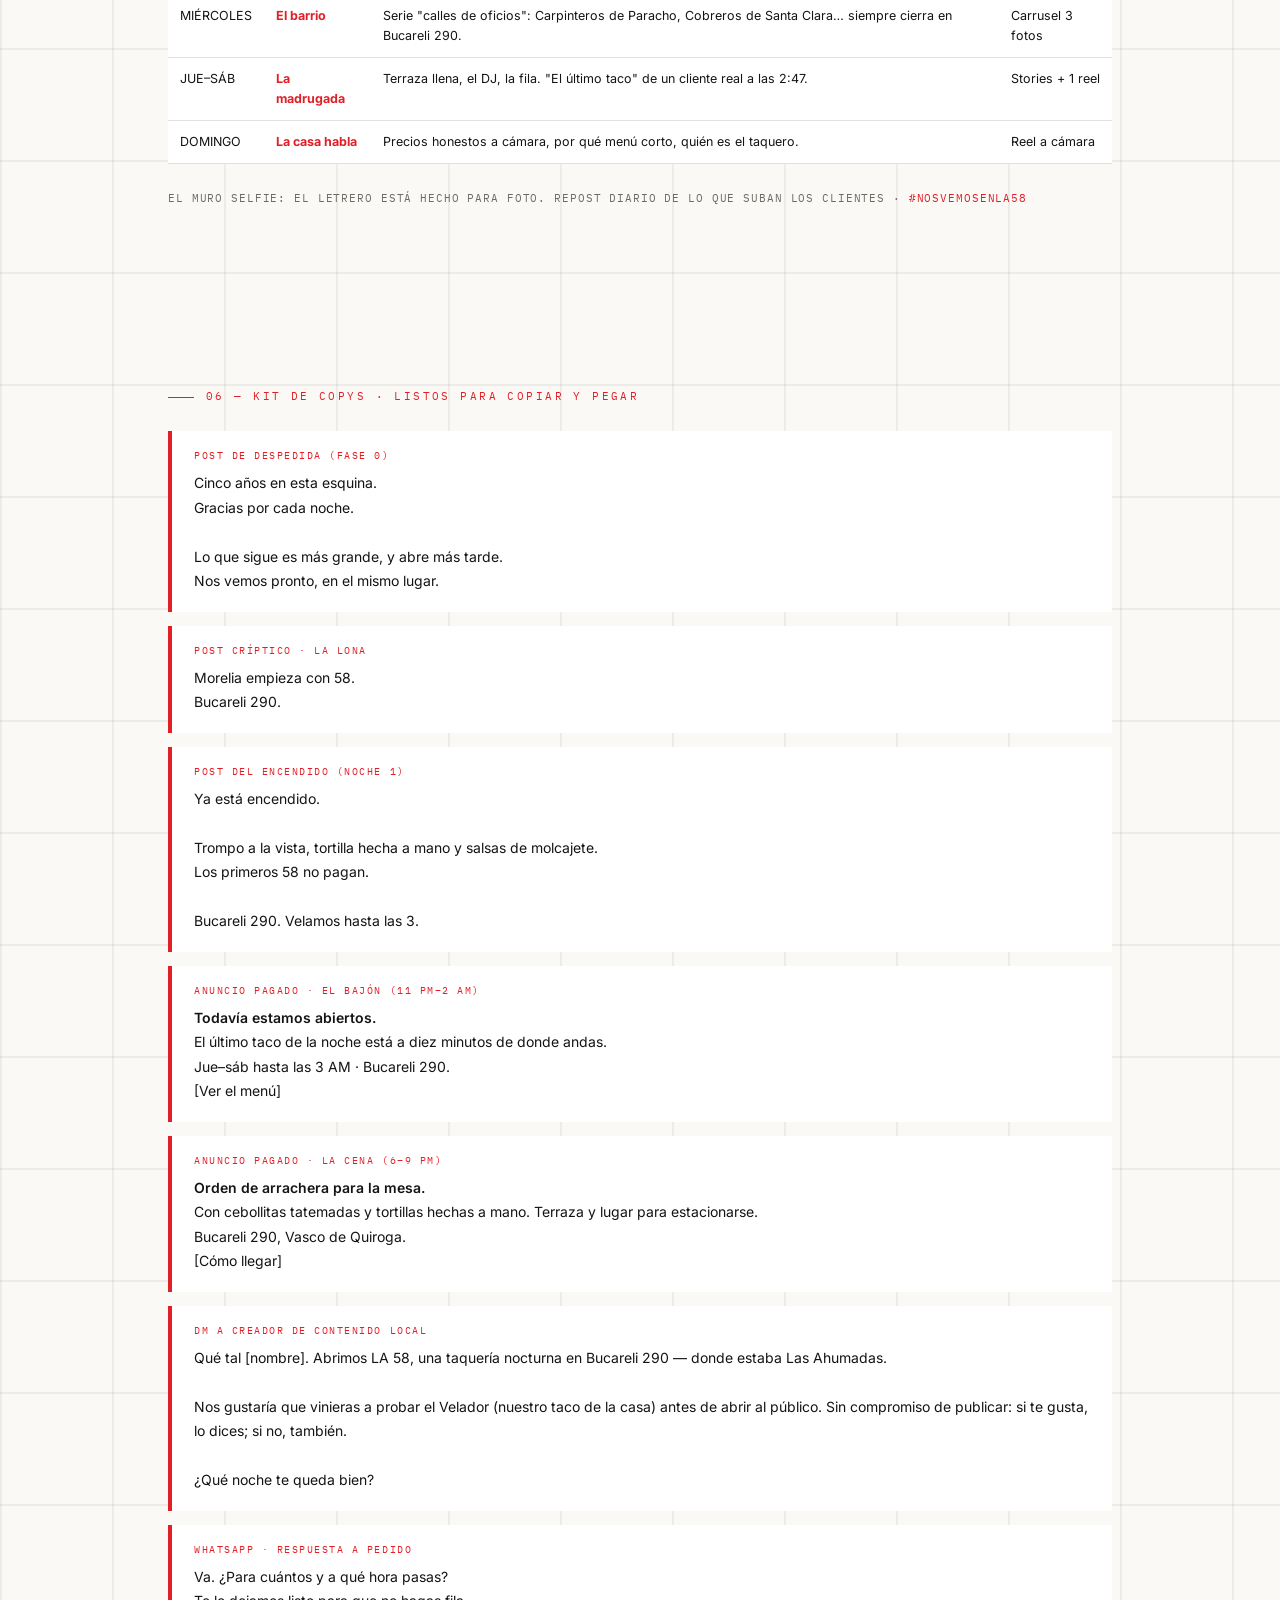
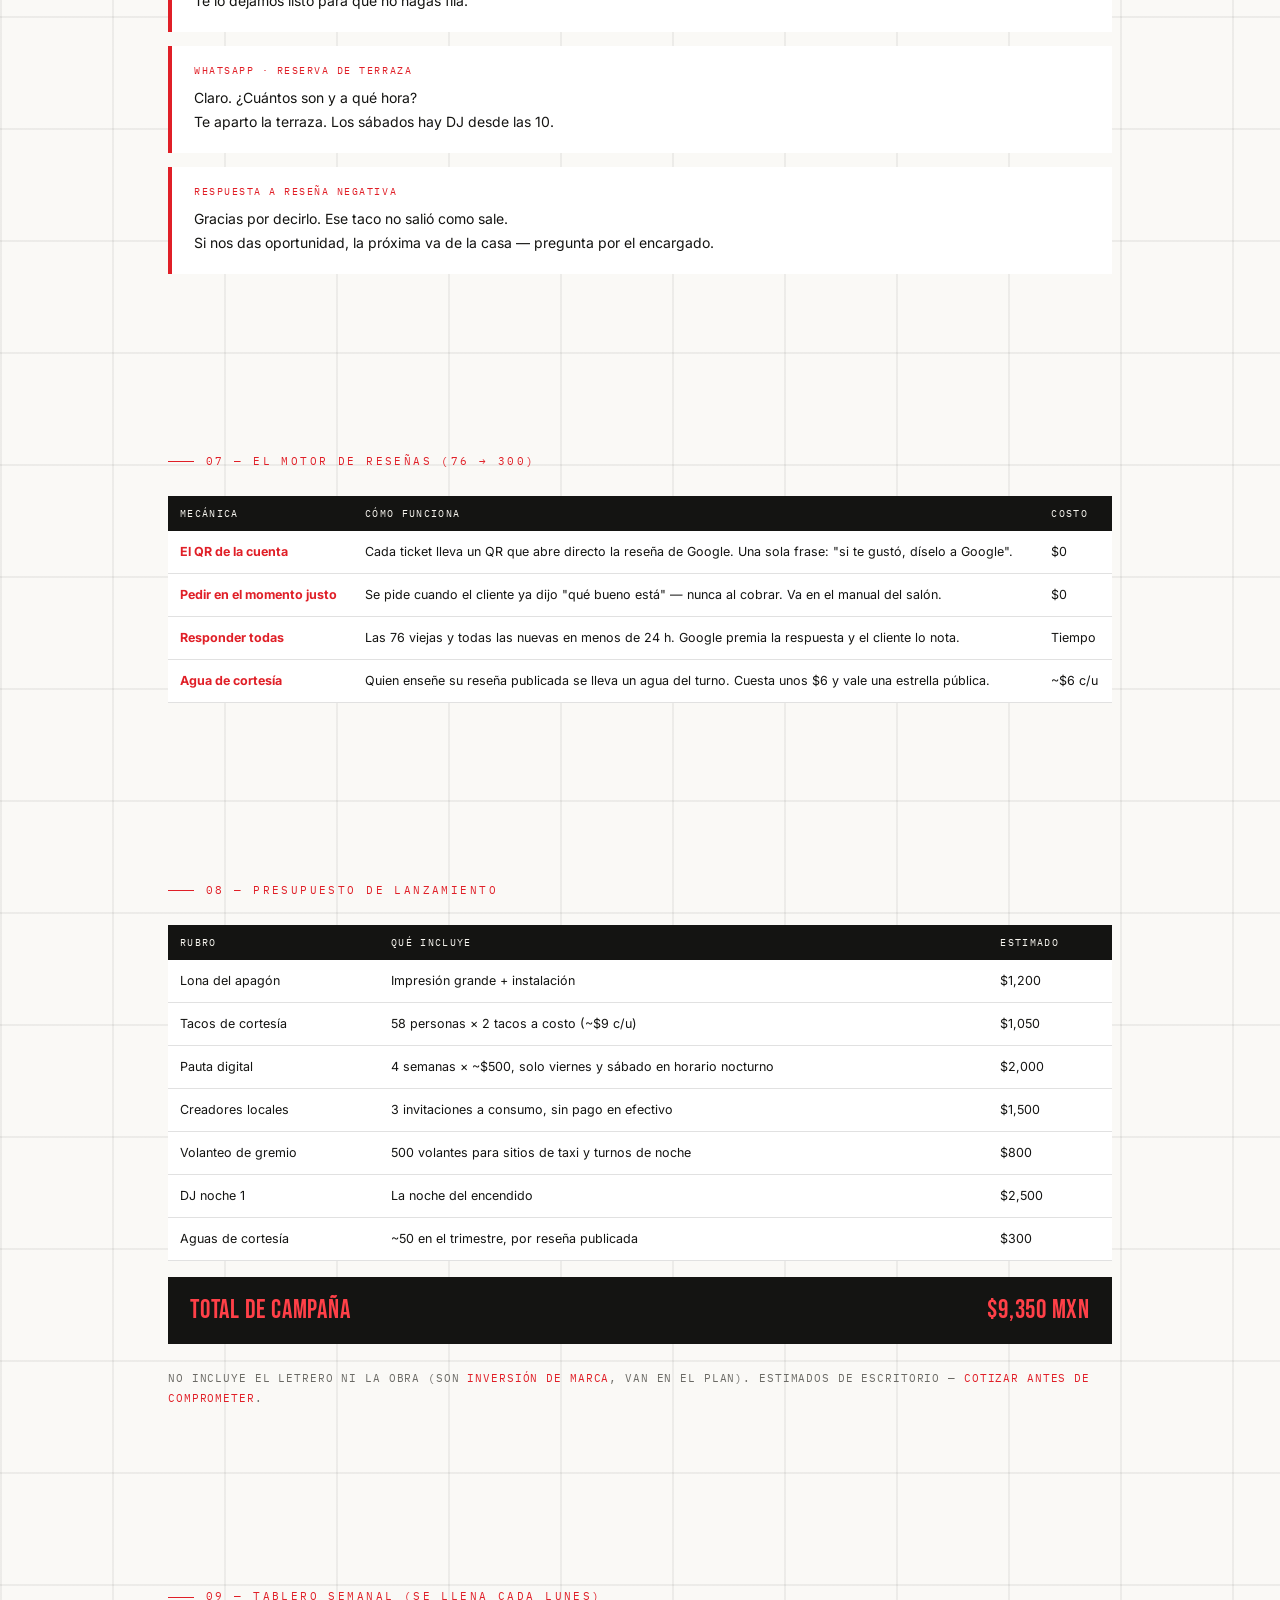
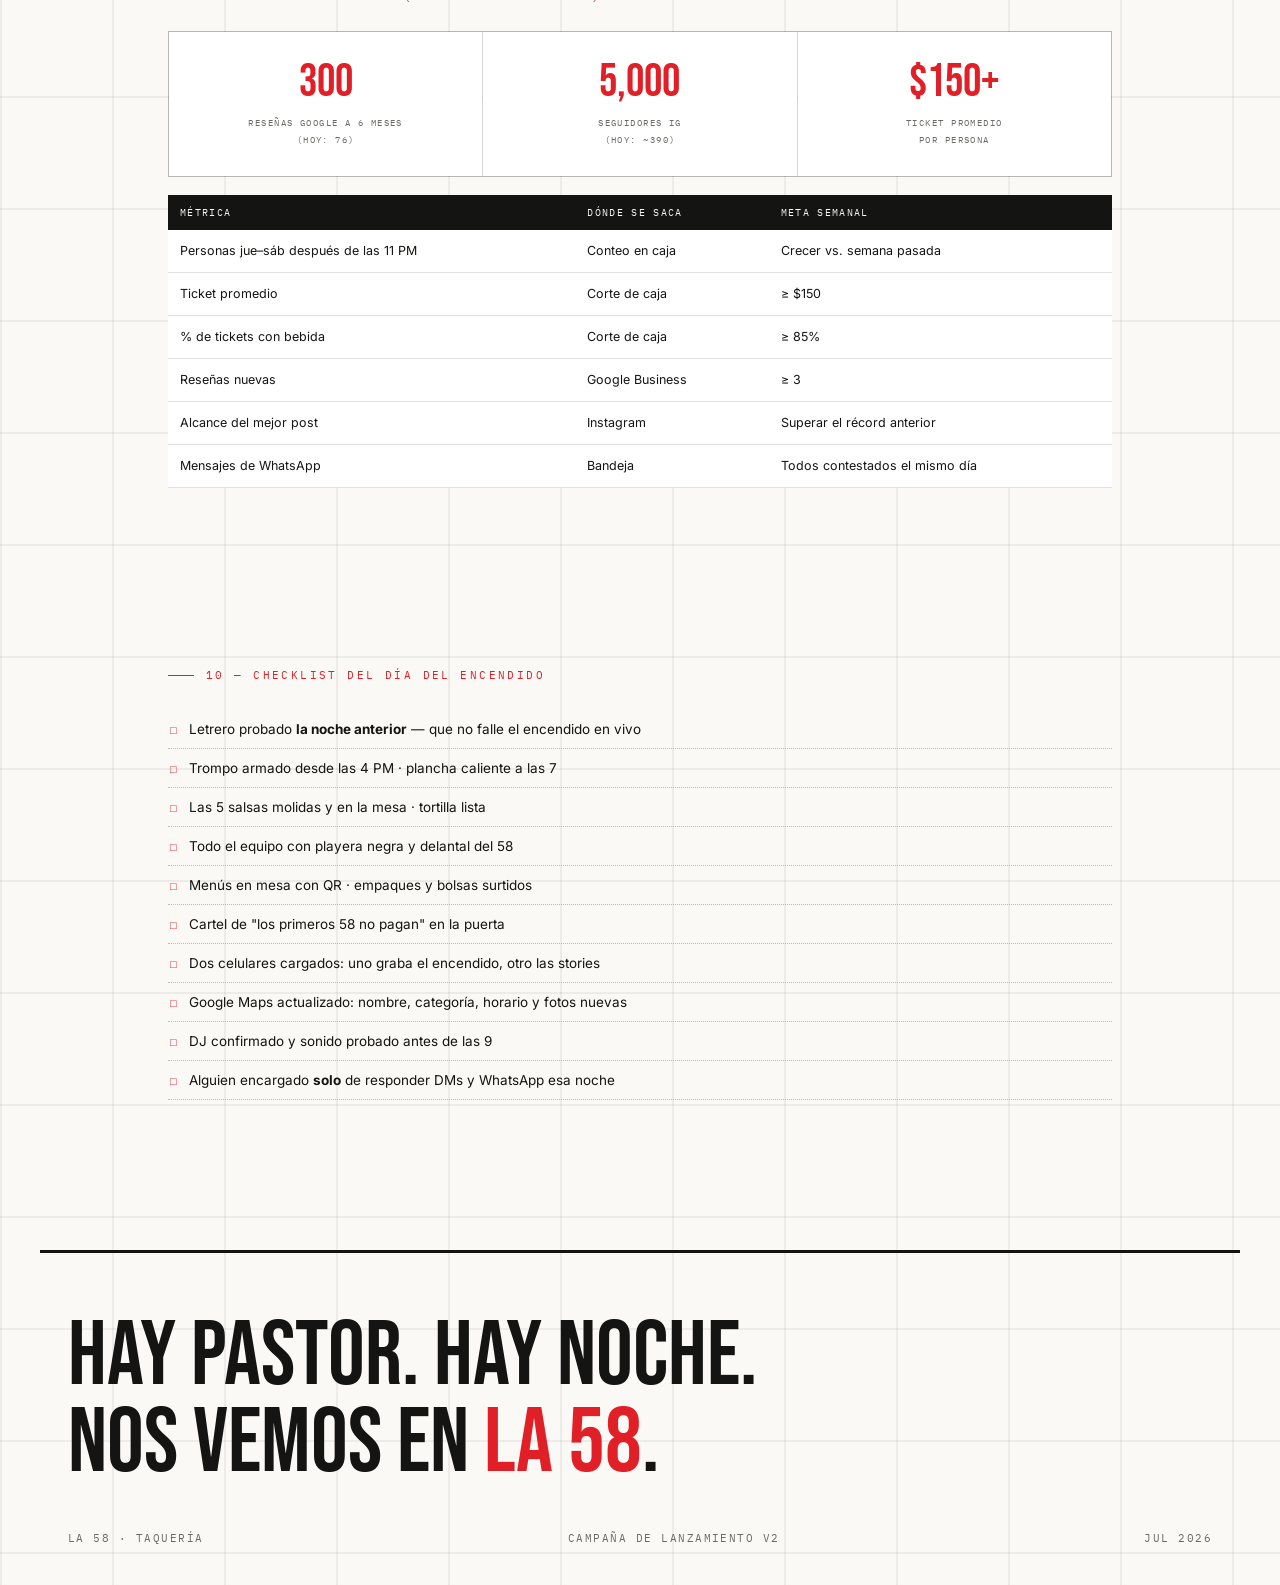
==== commit 2260dd17: "Retratos del elenco (8), cocina sin persona, quesadilla corregida, salsa de la casa, hero solo 58, c" ====
--- a/campana.html
+++ b/campana.html
@@ -3,25 +3,46 @@
 <head>
 <meta charset="UTF-8">
 <meta name="viewport" content="width=device-width,initial-scale=1">
-<title>LA 58 · Campaña — Se enciende el 58</title>
+<title>LA 58 · Campaña de lanzamiento V2</title>
 <link rel="preconnect" href="https://fonts.googleapis.com">
 <link rel="preconnect" href="https://fonts.gstatic.com" crossorigin>
 <link href="https://fonts.googleapis.com/css2?family=Bebas+Neue&family=IBM+Plex+Mono:wght@400;500&family=Inter:wght@400;500;600&display=swap" rel="stylesheet">
 <link rel="icon" href="data:image/svg+xml,%3Csvg xmlns=%27http://www.w3.org/2000/svg%27 viewBox=%270 0 64 64%27%3E%3Crect width=%2764%27 height=%2764%27 rx=%2712%27 fill=%27%230B0B0D%27/%3E%3Crect x=%274%27 y=%274%27 width=%2756%27 height=%2756%27 rx=%279%27 fill=%27none%27 stroke=%27%23FF2B33%27 stroke-width=%273%27/%3E%3Ctext x=%2732%27 y=%2745%27 font-family=%27Arial Black,Arial%27 font-size=%2728%27 font-weight=%27900%27 fill=%27%23FF2B33%27 text-anchor=%27middle%27%3E58%3C/text%3E%3C/svg%3E">
 <link rel="stylesheet" href="brand.css">
 <style>
-  .fase{border:1px solid var(--line);padding:38px 32px;position:relative;background:var(--noche)}
-  .fase .num{font-family:'Bebas Neue',sans-serif;font-size:15px;letter-spacing:.2em;color:var(--rojo-vivo)}
-  .fase h3{font-family:'Bebas Neue',sans-serif;font-size:40px;letter-spacing:.03em;margin-top:8px;text-transform:uppercase}
-  .fase p{color:var(--humo);font-size:13px;line-height:1.8;margin-top:14px}
-  .fase p b{color:var(--azulejo);font-weight:500}
-  .serie{display:flex;gap:14px;align-items:baseline;border-bottom:1px solid var(--line);padding:16px 0}
-  .serie .dia{font-family:'IBM Plex Mono',monospace;font-size:10px;letter-spacing:.16em;color:var(--rojo-vivo);text-transform:uppercase;white-space:nowrap;min-width:70px}
-  .serie .t{font-family:'Bebas Neue',sans-serif;font-size:22px;text-transform:uppercase;letter-spacing:.03em}
-  .serie .d{color:var(--humo);font-size:12px;line-height:1.7;margin-top:4px}
-  .kpi{text-align:center;padding:34px 16px}
-  .kpi .v{font-family:'Bebas Neue',sans-serif;font-size:52px;line-height:1;color:var(--rojo-vivo)}
-  .kpi .k{font-family:'IBM Plex Mono',monospace;font-size:9.5px;letter-spacing:.18em;color:var(--humo);text-transform:uppercase;margin-top:10px;line-height:1.8}
+  section{max-width:1000px}
+  .idx{background:#fff;border:1.5px solid rgba(11,11,13,.13);padding:22px 26px;margin-top:24px}
+  .idx a{display:inline-block;font-family:'IBM Plex Mono',monospace;font-size:10.5px;letter-spacing:.12em;
+    text-transform:uppercase;color:var(--humo);text-decoration:none;margin:5px 16px 5px 0;border-bottom:1px solid transparent}
+  .idx a:hover{color:var(--rojo);border-color:var(--rojo)}
+  .fase{border:1.5px solid rgba(11,11,13,.13);background:#fff;padding:30px 28px}
+  .fase .num{font-family:'IBM Plex Mono',monospace;font-size:11px;letter-spacing:.18em;color:var(--rojo);text-transform:uppercase}
+  .fase h3{font-family:'Bebas Neue',sans-serif;font-size:36px;letter-spacing:.03em;margin-top:8px;text-transform:uppercase}
+  .fase p{color:var(--humo);font-size:13px;line-height:1.8;margin-top:12px}
+  .fase p b{color:var(--azulejo)}
+  .fase.hero{border:2.5px solid var(--rojo)}
+  .fase.hero h3{color:var(--rojo)}
+  table{width:100%;border-collapse:collapse;margin-top:18px;background:#fff}
+  th{background:var(--azulejo);color:#F7F5EF;font-family:'IBM Plex Mono',monospace;font-size:9.5px;letter-spacing:.14em;
+    text-transform:uppercase;padding:11px 12px;text-align:left;font-weight:400}
+  td{border-bottom:1px solid rgba(11,11,13,.12);padding:11px 12px;font-size:12.5px;line-height:1.6;vertical-align:top}
+  td b{color:var(--rojo)}
+  .aud{background:#fff;border:1.5px solid rgba(11,11,13,.13);padding:24px}
+  .aud .t{font-family:'Bebas Neue',sans-serif;font-size:26px;text-transform:uppercase;letter-spacing:.03em}
+  .aud .w{font-family:'IBM Plex Mono',monospace;font-size:9.5px;letter-spacing:.14em;color:var(--rojo);text-transform:uppercase;margin-top:4px}
+  .aud .d{font-size:12.5px;color:var(--humo);line-height:1.7;margin-top:10px}
+  .copy{background:#fff;border-left:4px solid var(--rojo);padding:18px 22px;margin-top:14px}
+  .copy .lbl{font-family:'IBM Plex Mono',monospace;font-size:9.5px;letter-spacing:.16em;color:var(--rojo);text-transform:uppercase}
+  .copy .tx{font-size:14px;line-height:1.75;margin-top:9px;white-space:pre-line}
+  .copy .tx b{font-weight:600}
+  .kpi{text-align:center;padding:28px 16px;background:#fff}
+  .kpi .v{font-family:'Bebas Neue',sans-serif;font-size:46px;line-height:1;color:var(--rojo)}
+  .kpi .k{font-family:'IBM Plex Mono',monospace;font-size:9px;letter-spacing:.16em;color:var(--humo);text-transform:uppercase;margin-top:9px;line-height:1.8}
+  .chk{display:flex;gap:12px;align-items:baseline;border-bottom:1px dotted rgba(11,11,13,.25);padding:11px 2px;font-size:13.5px}
+  .chk .b{color:var(--rojo);font-family:'IBM Plex Mono',monospace;font-size:11px}
+  .tot{background:var(--azulejo);color:#F7F5EF;padding:18px 22px;margin-top:16px;display:flex;justify-content:space-between;
+    font-family:'Bebas Neue',sans-serif;font-size:26px;text-transform:uppercase;letter-spacing:.03em}
+  .tot span{color:#FF4048}
 </style>
 </head>
 <body>
@@ -40,75 +61,212 @@
 </div>
 
 <section class="page-head">
-  <div class="label">Plan de lanzamiento</div>
-  <h1 class="display">SE ENCIENDE<br>EL <span class="neon parpadea">58</span>.</h1>
+  <div class="label">Plan de lanzamiento · V2</div>
+  <h1 class="display">SE ENCIENDE<br>EL <span class="neon">58</span>.</h1>
   <p class="sub">Las taquerías top del país no pagan publicidad: la fila, el trompo y el letrero son el marketing.
-  Esta campaña construye el destino nocturno de Morelia en tres fases y noventa noches.</p>
-</section>
-
-<!-- ═══════════ FASES ═══════════ -->
-<section>
-  <div class="label">01 — Las tres fases</div>
+  Este documento es ejecutable — audiencia, dinero, calendario y textos listos para copiar.</p>
+  <div class="idx">
+    <a href="#municion">01 Munición</a><a href="#quien">02 A quién</a><a href="#fases">03 Las 3 fases</a>
+    <a href="#calendario">04 Calendario</a><a href="#series">05 Series</a><a href="#copys">06 Copys</a>
+    <a href="#resenas">07 Reseñas</a><a href="#presupuesto">08 Presupuesto</a><a href="#tablero">09 Tablero</a><a href="#dia">10 El día</a>
+  </div>
+</section>
+
+<!-- 01 MUNICIÓN -->
+<section id="municion" style="padding-top:20px">
+  <div class="label">01 — Con qué contamos hoy</div>
   <div class="grid-3">
-    <div class="fase rv">
+    <div class="aud"><div class="t">18 fotos</div><div class="w">LISTAS PARA PUBLICAR</div><div class="d">10 de producto en canon propio, 5 del local, 3 de ambiente. Alcanzan para las primeras 6 semanas de feed.</div></div>
+    <div class="aud"><div class="t">1 reel</div><div class="w">EL DEL ENCENDIDO</div><div class="d">17 s, 9:16. Es EL video del lanzamiento. Faltan 5 guiones más.</div></div>
+    <div class="aud"><div class="t">~390</div><div class="w">SEGUIDORES HEREDADOS</div><div class="d">La cuenta de Iguana Caguama se renombra, no se abandona. Arrancamos con audiencia tibia, no en cero.</div></div>
+  </div>
+  <p class="note">TAMBIÉN EN MANO: <em>76 RESEÑAS 4.3★ EN GOOGLE</em> (SE HEREDAN AL RENOMBRAR EL NEGOCIO) · MENÚ CON QR · EMPAQUES DISEÑADOS · WHATSAPP ACTIVO.</p>
+</section>
+
+<!-- 02 AUDIENCIA -->
+<section id="quien">
+  <div class="label">02 — A quién le hablamos</div>
+  <table>
+    <tr><th>Público</th><th>Quién es</th><th>Dónde lo alcanzamos</th><th>Qué le decimos</th></tr>
+    <tr><td><b>EL BAJÓN</b><br>18–30</td><td>Sale del Centro o de Chapultepec entre 12 y 2. Ya bebió, trae hambre y no quiere que se acabe.</td><td>Instagram y TikTok, <b>viernes y sábado 11 PM–2 AM</b>. Radio 5 km. Interés: vida nocturna de Morelia.</td><td>"Todavía estamos abiertos." Foto del Velador + horario.</td></tr>
+    <tr><td><b>LA CENA</b><br>28–45</td><td>Familias y parejas del oriente. Cenan entre 9 y 11, piden orden para compartir.</td><td>Facebook e Instagram, <b>jueves y domingo 6–9 PM</b>. Radio 3 km de Bucareli.</td><td>"Orden de arrachera para la mesa." Foto de orden + terraza.</td></tr>
+    <tr><td><b>LOS QUE VELAN</b><br>25–55</td><td>Taxistas, enfermeras del turno noche, panaderos, seguridad. Comen a las 3 y son clientela de repetición.</td><td>No es de redes: se gana en la calle. <b>Volanteo en sitios de taxi</b> y con el precio del pastor.</td><td>"Velamos hasta las 3." Trato de gremio entre semana.</td></tr>
+  </table>
+  <p class="note">EL <em>BAJÓN</em> DA VOLUMEN Y FOTOS; <em>LA CENA</em> DA TICKET ALTO; <em>LOS QUE VELAN</em> DAN FRECUENCIA. LOS TRES SE ATIENDEN CON EL MISMO MENÚ CORTO.</p>
+</section>
+
+<!-- 03 FASES -->
+<section id="fases">
+  <div class="label">03 — La gran idea y las tres fases</div>
+  <h2 class="display" style="font-size:clamp(30px,5vw,54px);max-width:820px">EL LOCAL SE APAGA DOS SEMANAS. LUEGO SE ENCIENDE EL 58.</h2>
+  <div class="grid-3" style="margin-top:34px">
+    <div class="fase">
       <div class="num">FASE 0 · 2 SEMANAS ANTES</div>
       <h3>El apagón</h3>
       <p>La fachada se pinta de negro y se tapa todo. Una sola lona: <b>"MORELIA EMPIEZA CON 58."</b><br><br>
-      @iguana_caguama se despide con honestidad y se renombra a <b>@la58taqueria</b> — los seguidores se heredan,
-      no se empieza de cero. Tres posts crípticos. Que la cuadra pregunte.</p>
+      @iguana_caguama se despide con honestidad y se renombra a <b>@la58taqueria</b> — los seguidores y las 76 reseñas se heredan.
+      Tres posts crípticos, cero explicación. Que la cuadra pregunte.</p>
     </div>
-    <div class="fase rv" style="border-color:var(--rojo)">
+    <div class="fase hero">
       <div class="num">FASE 1 · NOCHE 1</div>
-      <h3 class="neon">El encendido</h3>
-      <p><b>El reel ancla: la calle a oscuras → clic → el 58 se enciende por primera vez.</b> Ese video ES el lanzamiento.<br><br>
-      DJ en terraza, tacos de cortesía a los primeros 58, trompo estrenándose, TikTokers de comida de Morelia
-      invitados directo — la historia se cuenta sola.</p>
+      <h3>El encendido</h3>
+      <p><b>El reel ancla: la calle a oscuras, un clic, y el 58 se enciende.</b> Ese video ES el lanzamiento.<br><br>
+      Tacos de cortesía a los primeros 58 · DJ en terraza · trompo estrenándose · creadores de comida invitados directo.
+      Todo el equipo con playera negra. Se graba todo.</p>
     </div>
-    <div class="fase rv">
+    <div class="fase">
       <div class="num">FASE 2 · SEMANAS 1–13</div>
       <h3>Las 90 noches</h3>
-      <p>Contenido serial 4–5 piezas/semana en TikTok + Reels. Todo se graba de noche, el rojo aparece en cada pieza,
-      cero plantillas.<br><br>Google Maps se renombra, se responde <b>toda</b> reseña vieja y se piden nuevas en caja.</p>
+      <p>Contenido serial 4–5 piezas por semana. Todo se graba de noche, el rojo aparece siempre, cero plantillas.<br><br>
+      Se responde <b>toda</b> reseña vieja de Google y se activa el motor de reseñas nuevas. A los 90 días se decide con datos si el sábado se estira a 5 AM.</p>
     </div>
   </div>
 </section>
 
-<!-- ═══════════ SERIES ═══════════ -->
-<section>
-  <div class="label">02 — Las series de contenido</div>
-  <div class="rv">
-    <div class="serie"><div class="dia">LUNES</div><div><div class="t">El oficio</div><div class="d">Manos: el trompo girando, tortilla hecha a mano, la costra del Velador dorándose. Sonido real de plancha, nada de música de stock.</div></div></div>
-    <div class="serie"><div class="dia">MIÉRCOLES</div><div><div class="t">El barrio</div><div class="d">Serie "calles de oficios": Carpinteros de Paracho, Cobreros de Santa Clara… cierra siempre en Bucareli 290. El taco es nuestro oficio.</div></div></div>
-    <div class="serie"><div class="dia">JUE–SÁB</div><div><div class="t">La madrugada</div><div class="d">La terraza llena, el DJ, la fila, "el último taco" de un cliente real a las 2:47 AM.</div></div></div>
-    <div class="serie"><div class="dia">DOMINGO</div><div><div class="t">La casa habla</div><div class="d">Precios honestos a cámara, por qué menú corto, quién es el taquero. Confianza de barrio.</div></div></div>
-  </div>
-  <p class="note rv">EL MURO SELFIE: EL LETRERO ESTÁ DISEÑADO PARA FOTO. REPOST DIARIO DE UGC · <em>#NOSVEMOSENLA58</em></p>
-</section>
-
-<!-- ═══════════ KPIS ═══════════ -->
-<section>
-  <div class="label">03 — Metas a 6 meses (honestas)</div>
-  <div class="grid-4">
-    <div class="cell kpi rv"><div class="v">300</div><div class="k">RESEÑAS GOOGLE<br>(HOY: 76)</div></div>
-    <div class="cell kpi rv"><div class="v">5,000</div><div class="k">SEGUIDORES IG<br>(HOY: ~390)</div></div>
-    <div class="cell kpi rv"><div class="v">3</div><div class="k">VIDEOS +50K VISTAS<br>EN TIKTOK</div></div>
-    <div class="cell kpi rv"><div class="v">$150+</div><div class="k">TICKET PROMEDIO<br>POR PERSONA</div></div>
-  </div>
-  <p class="note rv">A LOS 90 DÍAS: DECIDIR CON DATOS SI EL SÁBADO SE EXTIENDE A <em>5 AM</em>. LA CONSTRUCCIÓN DE UN DESTINO NOCTURNO TOMA <em>6–12 MESES DE CONSTANCIA</em> — ASÍ LO HICIERON TODAS.</p>
+<!-- 04 CALENDARIO -->
+<section id="calendario">
+  <div class="label">04 — Calendario de las primeras semanas</div>
+  <table>
+    <tr><th>Semana</th><th>Qué pasa</th><th>Piezas a publicar</th><th>Quién</th></tr>
+    <tr><td><b>−2</b><br>Apagón</td><td>Fachada tapada. Lona puesta. Renombrar la cuenta. Responder reseñas viejas.</td><td>Post de despedida · 3 posts crípticos (lona, tubo apagado, fecha) · 4 stories</td><td>André</td></tr>
+    <tr><td><b>−1</b><br>Intriga</td><td>Se instala el letrero sin encender. Invitaciones por DM a creadores locales. Prueba de cocina con el equipo.</td><td>Teaser del letrero tapado · cuenta regresiva ×3 · reel de 15 s del trompo armándose</td><td>André + Coco</td></tr>
+    <tr><td><b>1</b><br>Encendido</td><td><b>Noche 1.</b> Cortesía a los primeros 58. DJ. Se graba todo.</td><td><b>Reel del encendido</b> · carrusel del menú · 10+ stories en vivo · repost de todo el contenido de clientes</td><td>Todos</td></tr>
+    <tr><td><b>2</b><br>Ritmo</td><td>Arrancan las series fijas. Se pide reseña en caja con el QR.</td><td>El oficio (lu) · el barrio (mi) · la madrugada (vi/sá) · la casa habla (do)</td><td>André</td></tr>
+    <tr><td><b>3</b><br>Prueba</td><td>Primera pauta pagada al público del bajón, viernes y sábado 11 PM–2 AM.</td><td>2 anuncios (Velador / horario) · 1 reel nuevo · repost diario</td><td>André</td></tr>
+    <tr><td><b>4</b><br>Ajuste</td><td>Se lee el tablero: qué serie jaló y qué anuncio bajó el costo por clic. Se dobla lo que funcionó.</td><td>Repetir la serie ganadora · 1 colaboración con creador</td><td>André</td></tr>
+  </table>
+</section>
+
+<!-- 05 SERIES -->
+<section id="series">
+  <div class="label">05 — Las series fijas (los 4 turnos, hechos contenido)</div>
+  <table>
+    <tr><th>Día</th><th>Serie</th><th>Qué se graba</th><th>Formato</th></tr>
+    <tr><td>LUNES</td><td><b>El oficio</b></td><td>Manos: el trompo girando, la tortilla hecha a mano, la costra del Velador dorándose. Sonido real de plancha, sin música.</td><td>Reel 15–20 s</td></tr>
+    <tr><td>MIÉRCOLES</td><td><b>El barrio</b></td><td>Serie "calles de oficios": Carpinteros de Paracho, Cobreros de Santa Clara… siempre cierra en Bucareli 290.</td><td>Carrusel 3 fotos</td></tr>
+    <tr><td>JUE–SÁB</td><td><b>La madrugada</b></td><td>Terraza llena, el DJ, la fila. "El último taco" de un cliente real a las 2:47.</td><td>Stories + 1 reel</td></tr>
+    <tr><td>DOMINGO</td><td><b>La casa habla</b></td><td>Precios honestos a cámara, por qué menú corto, quién es el taquero.</td><td>Reel a cámara</td></tr>
+  </table>
+  <p class="note">EL MURO SELFIE: EL LETRERO ESTÁ HECHO PARA FOTO. REPOST DIARIO DE LO QUE SUBAN LOS CLIENTES · <em>#NOSVEMOSENLA58</em></p>
+</section>
+
+<!-- 06 COPYS -->
+<section id="copys">
+  <div class="label">06 — Kit de copys · listos para copiar y pegar</div>
+
+  <div class="copy"><div class="lbl">POST DE DESPEDIDA (FASE 0)</div><div class="tx">Cinco años en esta esquina.
+Gracias por cada noche.
+
+Lo que sigue es más grande, y abre más tarde.
+Nos vemos pronto, en el mismo lugar.</div></div>
+
+  <div class="copy"><div class="lbl">POST CRÍPTICO · LA LONA</div><div class="tx">Morelia empieza con 58.
+Bucareli 290.</div></div>
+
+  <div class="copy"><div class="lbl">POST DEL ENCENDIDO (NOCHE 1)</div><div class="tx">Ya está encendido.
+
+Trompo a la vista, tortilla hecha a mano y salsas de molcajete.
+Los primeros 58 no pagan.
+
+Bucareli 290. Velamos hasta las 3.</div></div>
+
+  <div class="copy"><div class="lbl">ANUNCIO PAGADO · EL BAJÓN (11 PM–2 AM)</div><div class="tx"><b>Todavía estamos abiertos.</b>
+El último taco de la noche está a diez minutos de donde andas.
+Jue–sáb hasta las 3 AM · Bucareli 290.
+[Ver el menú]</div></div>
+
+  <div class="copy"><div class="lbl">ANUNCIO PAGADO · LA CENA (6–9 PM)</div><div class="tx"><b>Orden de arrachera para la mesa.</b>
+Con cebollitas tatemadas y tortillas hechas a mano. Terraza y lugar para estacionarse.
+Bucareli 290, Vasco de Quiroga.
+[Cómo llegar]</div></div>
+
+  <div class="copy"><div class="lbl">DM A CREADOR DE CONTENIDO LOCAL</div><div class="tx">Qué tal [nombre]. Abrimos LA 58, una taquería nocturna en Bucareli 290 — donde estaba Las Ahumadas.
+
+Nos gustaría que vinieras a probar el Velador (nuestro taco de la casa) antes de abrir al público. Sin compromiso de publicar: si te gusta, lo dices; si no, también.
+
+¿Qué noche te queda bien?</div></div>
+
+  <div class="copy"><div class="lbl">WHATSAPP · RESPUESTA A PEDIDO</div><div class="tx">Va. ¿Para cuántos y a qué hora pasas?
+Te lo dejamos listo para que no hagas fila.</div></div>
+
+  <div class="copy"><div class="lbl">WHATSAPP · RESERVA DE TERRAZA</div><div class="tx">Claro. ¿Cuántos son y a qué hora?
+Te aparto la terraza. Los sábados hay DJ desde las 10.</div></div>
+
+  <div class="copy"><div class="lbl">RESPUESTA A RESEÑA NEGATIVA</div><div class="tx">Gracias por decirlo. Ese taco no salió como sale.
+Si nos das oportunidad, la próxima va de la casa — pregunta por el encargado.</div></div>
+</section>
+
+<!-- 07 RESEÑAS -->
+<section id="resenas">
+  <div class="label">07 — El motor de reseñas (76 → 300)</div>
+  <table>
+    <tr><th>Mecánica</th><th>Cómo funciona</th><th>Costo</th></tr>
+    <tr><td><b>El QR de la cuenta</b></td><td>Cada ticket lleva un QR que abre directo la reseña de Google. Una sola frase: "si te gustó, díselo a Google".</td><td>$0</td></tr>
+    <tr><td><b>Pedir en el momento justo</b></td><td>Se pide cuando el cliente ya dijo "qué bueno está" — nunca al cobrar. Va en el manual del salón.</td><td>$0</td></tr>
+    <tr><td><b>Responder todas</b></td><td>Las 76 viejas y todas las nuevas en menos de 24 h. Google premia la respuesta y el cliente lo nota.</td><td>Tiempo</td></tr>
+    <tr><td><b>Agua de cortesía</b></td><td>Quien enseñe su reseña publicada se lleva un agua del turno. Cuesta unos $6 y vale una estrella pública.</td><td>~$6 c/u</td></tr>
+  </table>
+</section>
+
+<!-- 08 PRESUPUESTO -->
+<section id="presupuesto">
+  <div class="label">08 — Presupuesto de lanzamiento</div>
+  <table>
+    <tr><th>Rubro</th><th>Qué incluye</th><th>Estimado</th></tr>
+    <tr><td>Lona del apagón</td><td>Impresión grande + instalación</td><td>$1,200</td></tr>
+    <tr><td>Tacos de cortesía</td><td>58 personas × 2 tacos a costo (~$9 c/u)</td><td>$1,050</td></tr>
+    <tr><td>Pauta digital</td><td>4 semanas × ~$500, solo viernes y sábado en horario nocturno</td><td>$2,000</td></tr>
+    <tr><td>Creadores locales</td><td>3 invitaciones a consumo, sin pago en efectivo</td><td>$1,500</td></tr>
+    <tr><td>Volanteo de gremio</td><td>500 volantes para sitios de taxi y turnos de noche</td><td>$800</td></tr>
+    <tr><td>DJ noche 1</td><td>La noche del encendido</td><td>$2,500</td></tr>
+    <tr><td>Aguas de cortesía</td><td>~50 en el trimestre, por reseña publicada</td><td>$300</td></tr>
+  </table>
+  <div class="tot"><span>TOTAL DE CAMPAÑA</span><span>$9,350 MXN</span></div>
+  <p class="note">NO INCLUYE EL LETRERO NI LA OBRA (SON <em>INVERSIÓN DE MARCA</em>, VAN EN EL PLAN). ESTIMADOS DE ESCRITORIO — <em>COTIZAR ANTES DE COMPROMETER</em>.</p>
+</section>
+
+<!-- 09 TABLERO -->
+<section id="tablero">
+  <div class="label">09 — Tablero semanal (se llena cada lunes)</div>
+  <div class="grid-3">
+    <div class="cell kpi"><div class="v">300</div><div class="k">RESEÑAS GOOGLE A 6 MESES<br>(HOY: 76)</div></div>
+    <div class="cell kpi"><div class="v">5,000</div><div class="k">SEGUIDORES IG<br>(HOY: ~390)</div></div>
+    <div class="cell kpi"><div class="v">$150+</div><div class="k">TICKET PROMEDIO<br>POR PERSONA</div></div>
+  </div>
+  <table>
+    <tr><th>Métrica</th><th>Dónde se saca</th><th>Meta semanal</th></tr>
+    <tr><td>Personas jue–sáb después de las 11 PM</td><td>Conteo en caja</td><td>Crecer vs. semana pasada</td></tr>
+    <tr><td>Ticket promedio</td><td>Corte de caja</td><td>≥ $150</td></tr>
+    <tr><td>% de tickets con bebida</td><td>Corte de caja</td><td>≥ 85%</td></tr>
+    <tr><td>Reseñas nuevas</td><td>Google Business</td><td>≥ 3</td></tr>
+    <tr><td>Alcance del mejor post</td><td>Instagram</td><td>Superar el récord anterior</td></tr>
+    <tr><td>Mensajes de WhatsApp</td><td>Bandeja</td><td>Todos contestados el mismo día</td></tr>
+  </table>
+</section>
+
+<!-- 10 EL DÍA -->
+<section id="dia">
+  <div class="label">10 — Checklist del día del encendido</div>
+  <div class="chk"><span class="b">□</span><span>Letrero probado <b>la noche anterior</b> — que no falle el encendido en vivo</span></div>
+  <div class="chk"><span class="b">□</span><span>Trompo armado desde las 4 PM · plancha caliente a las 7</span></div>
+  <div class="chk"><span class="b">□</span><span>Las 5 salsas molidas y en la mesa · tortilla lista</span></div>
+  <div class="chk"><span class="b">□</span><span>Todo el equipo con playera negra y delantal del 58</span></div>
+  <div class="chk"><span class="b">□</span><span>Menús en mesa con QR · empaques y bolsas surtidos</span></div>
+  <div class="chk"><span class="b">□</span><span>Cartel de "los primeros 58 no pagan" en la puerta</span></div>
+  <div class="chk"><span class="b">□</span><span>Dos celulares cargados: uno graba el encendido, otro las stories</span></div>
+  <div class="chk"><span class="b">□</span><span>Google Maps actualizado: nombre, categoría, horario y fotos nuevas</span></div>
+  <div class="chk"><span class="b">□</span><span>DJ confirmado y sonido probado antes de las 9</span></div>
+  <div class="chk"><span class="b">□</span><span>Alguien encargado <b>solo</b> de responder DMs y WhatsApp esa noche</span></div>
 </section>
 
 <footer>
-  <div class="big rv">HAY PASTOR. HAY NOCHE.<br>NOS VEMOS EN <span class="neon">LA 58</span>.</div>
+  <div class="big">HAY PASTOR. HAY NOCHE.<br>NOS VEMOS EN <span>LA 58</span>.</div>
   <div class="foot-meta">
     <div>LA 58 · TAQUERÍA</div>
-    <div>CAMPAÑA DE LANZAMIENTO V1</div>
+    <div>CAMPAÑA DE LANZAMIENTO V2</div>
     <div>JUL 2026</div>
   </div>
 </footer>
 
-<script>
-const io=new IntersectionObserver(es=>es.forEach(e=>{if(e.isIntersecting){e.target.classList.add('on');io.unobserve(e.target)}}),{threshold:.12});
-document.querySelectorAll('.rv').forEach(el=>io.observe(el));
-</script>
 </body>
 </html>
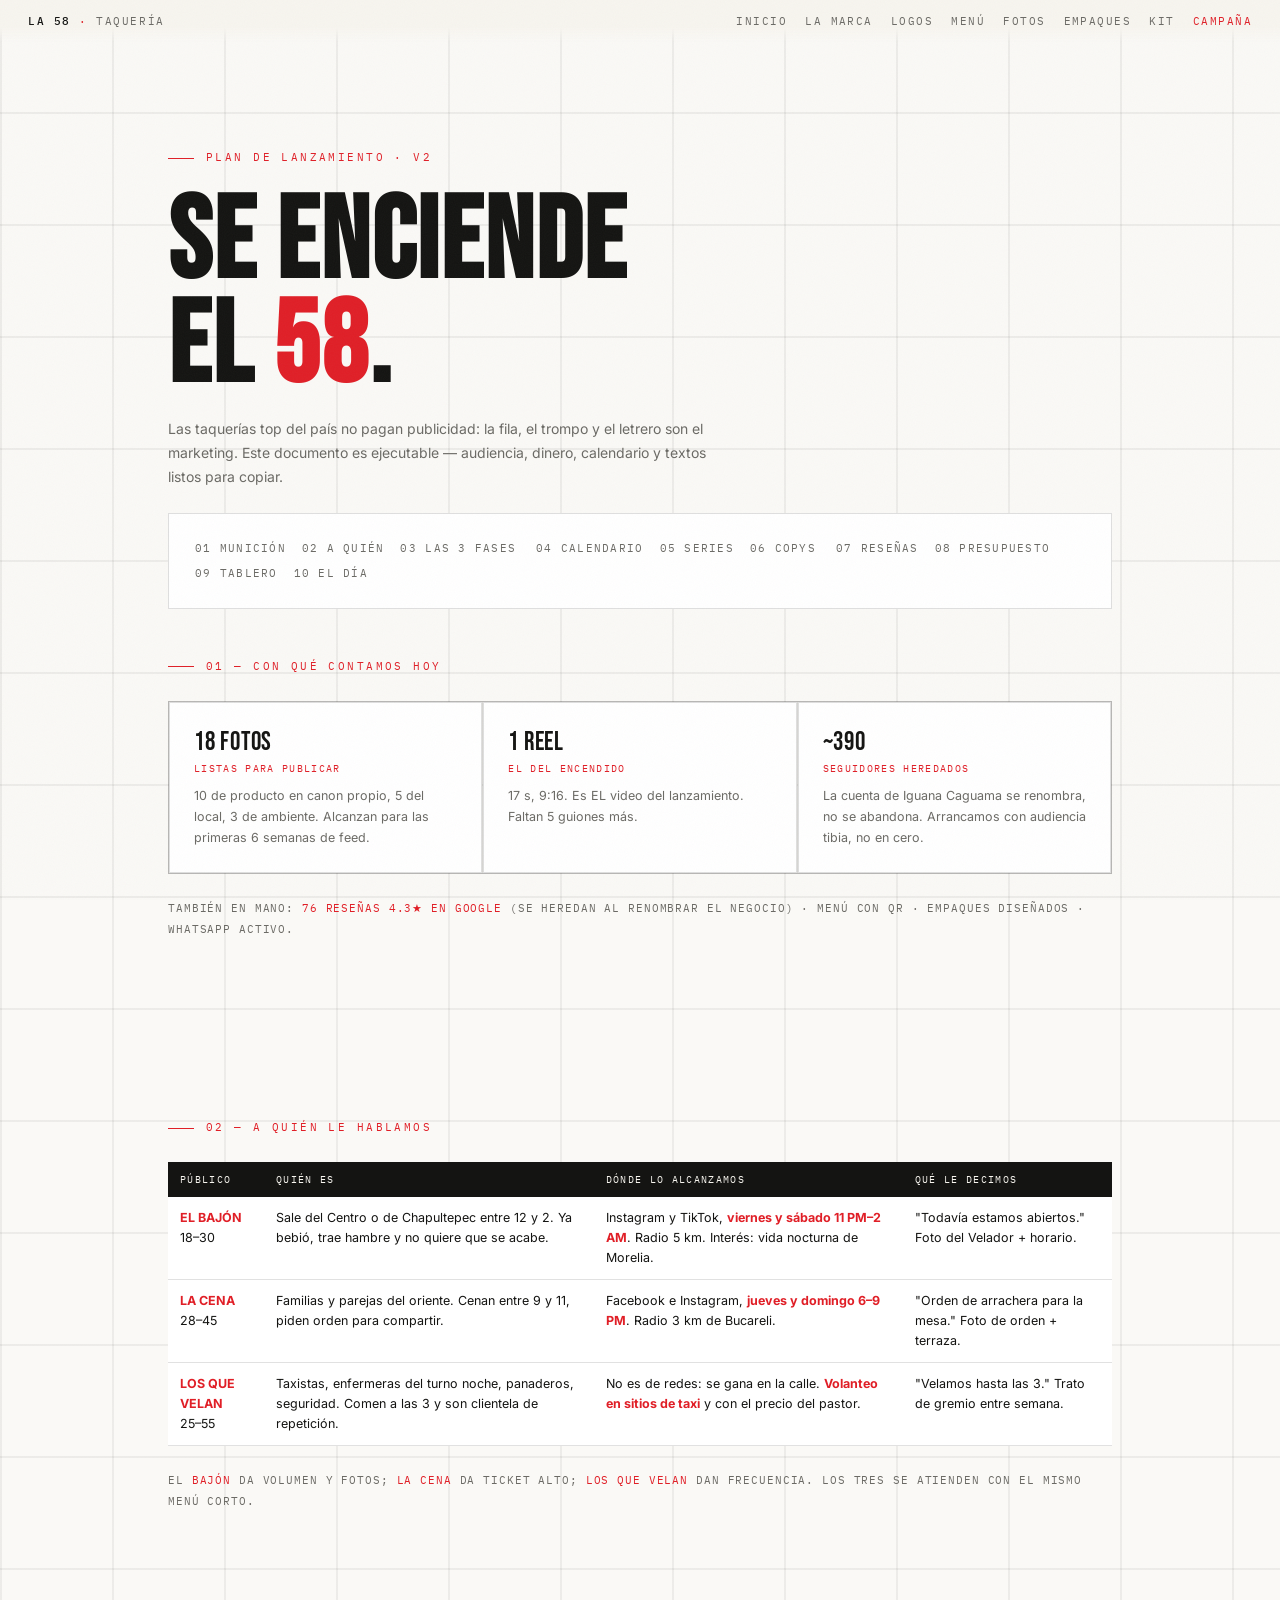
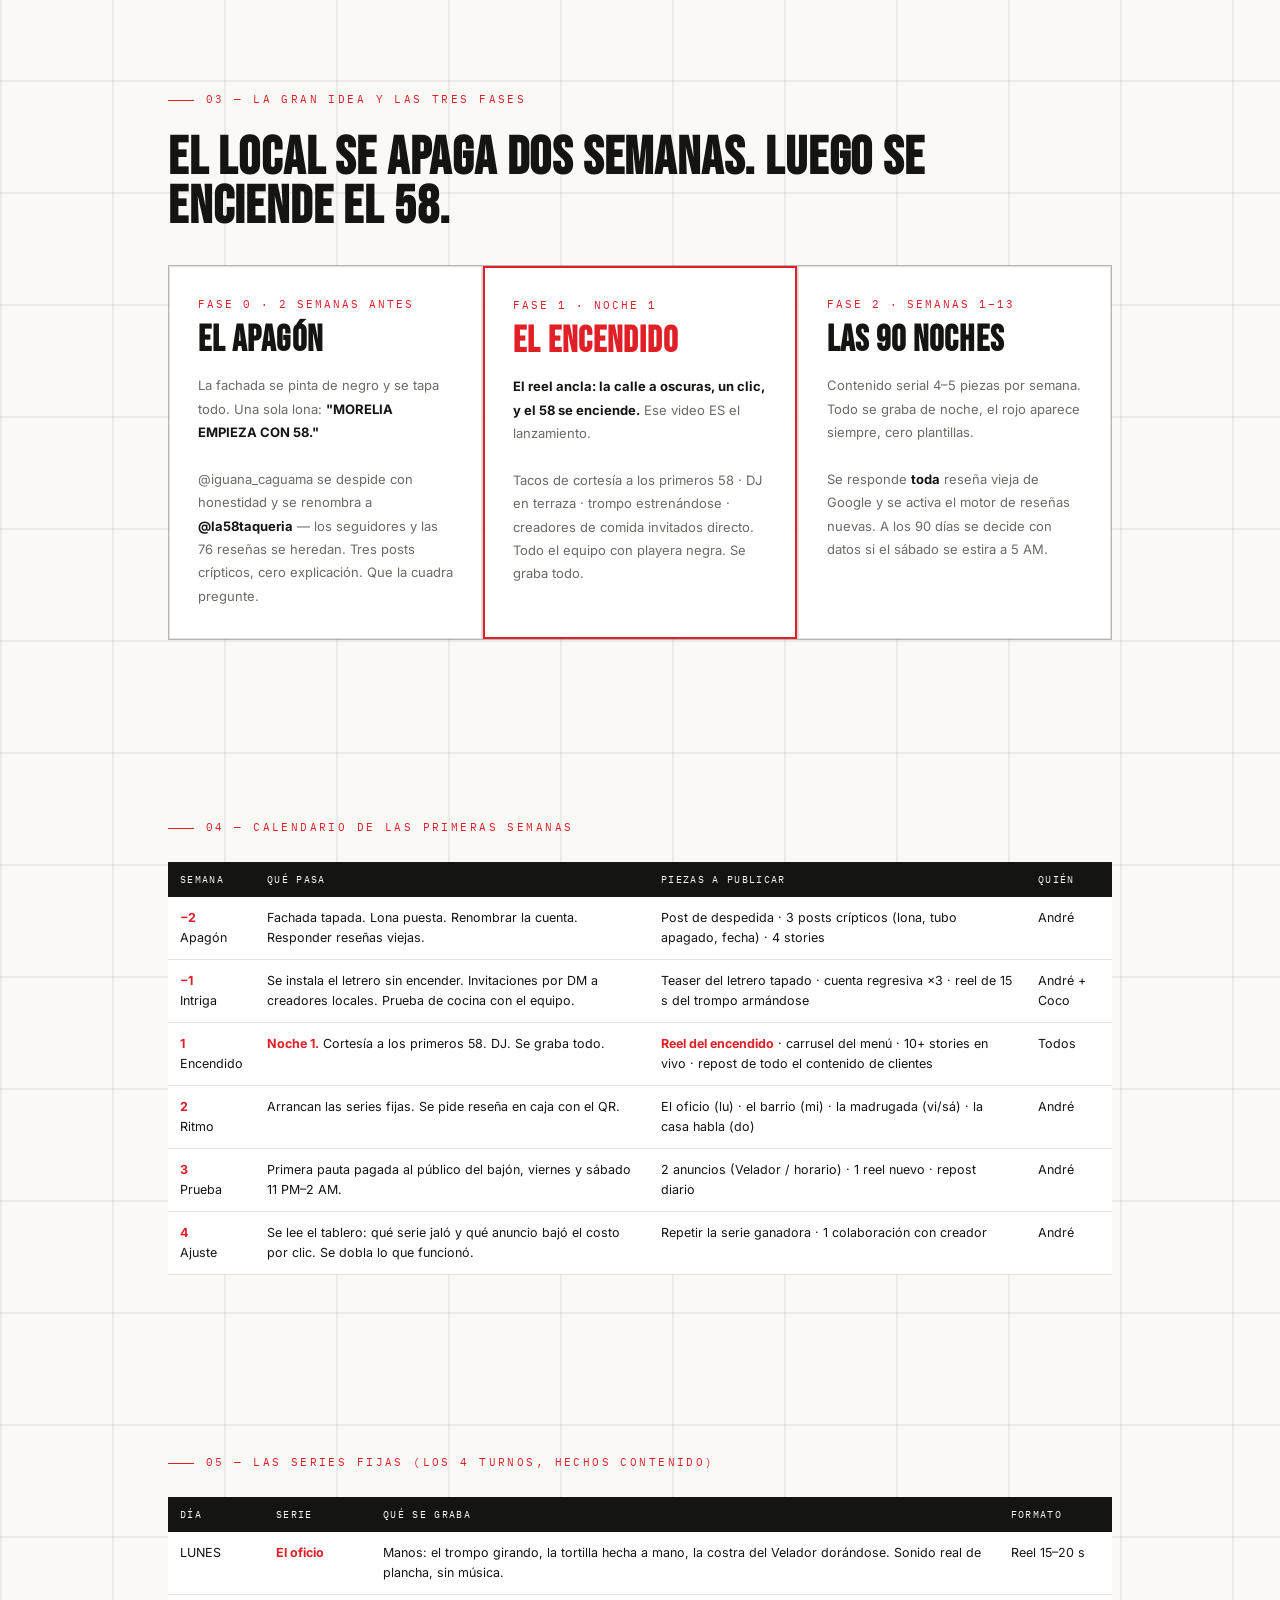
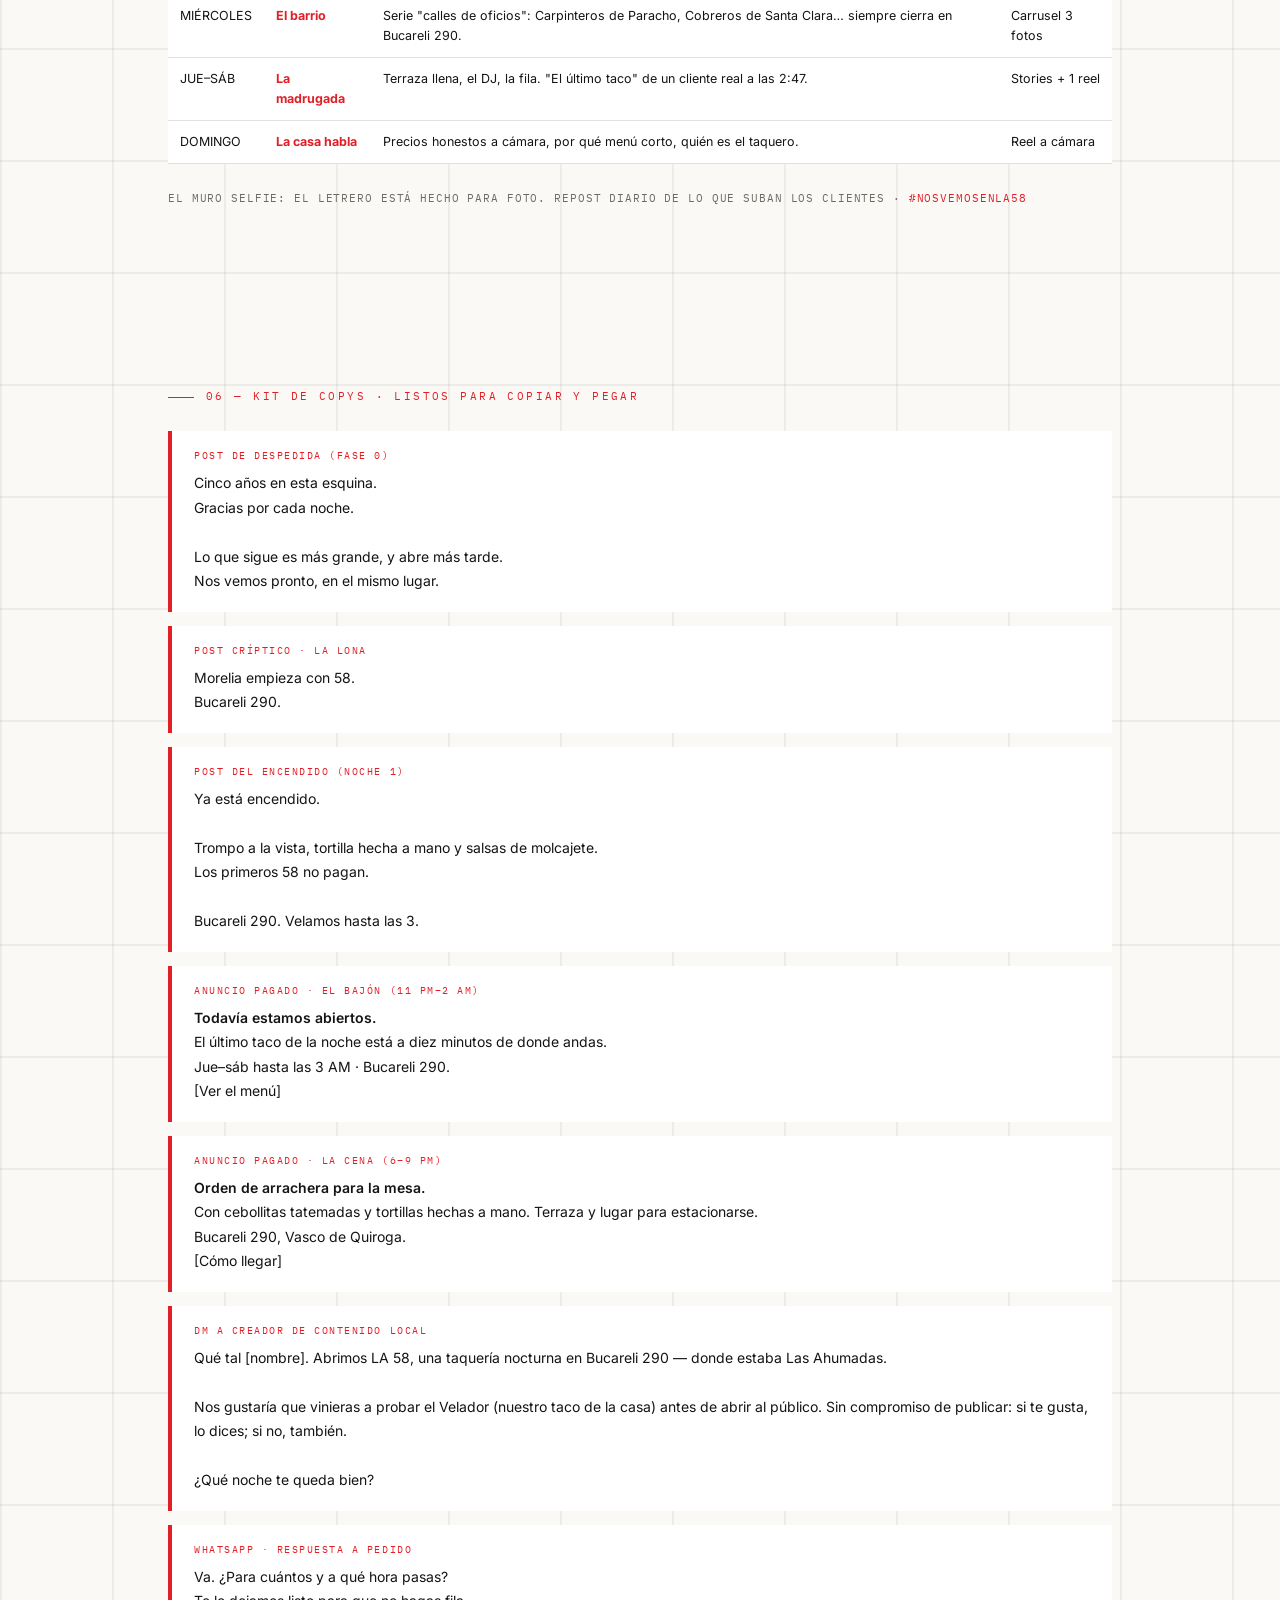
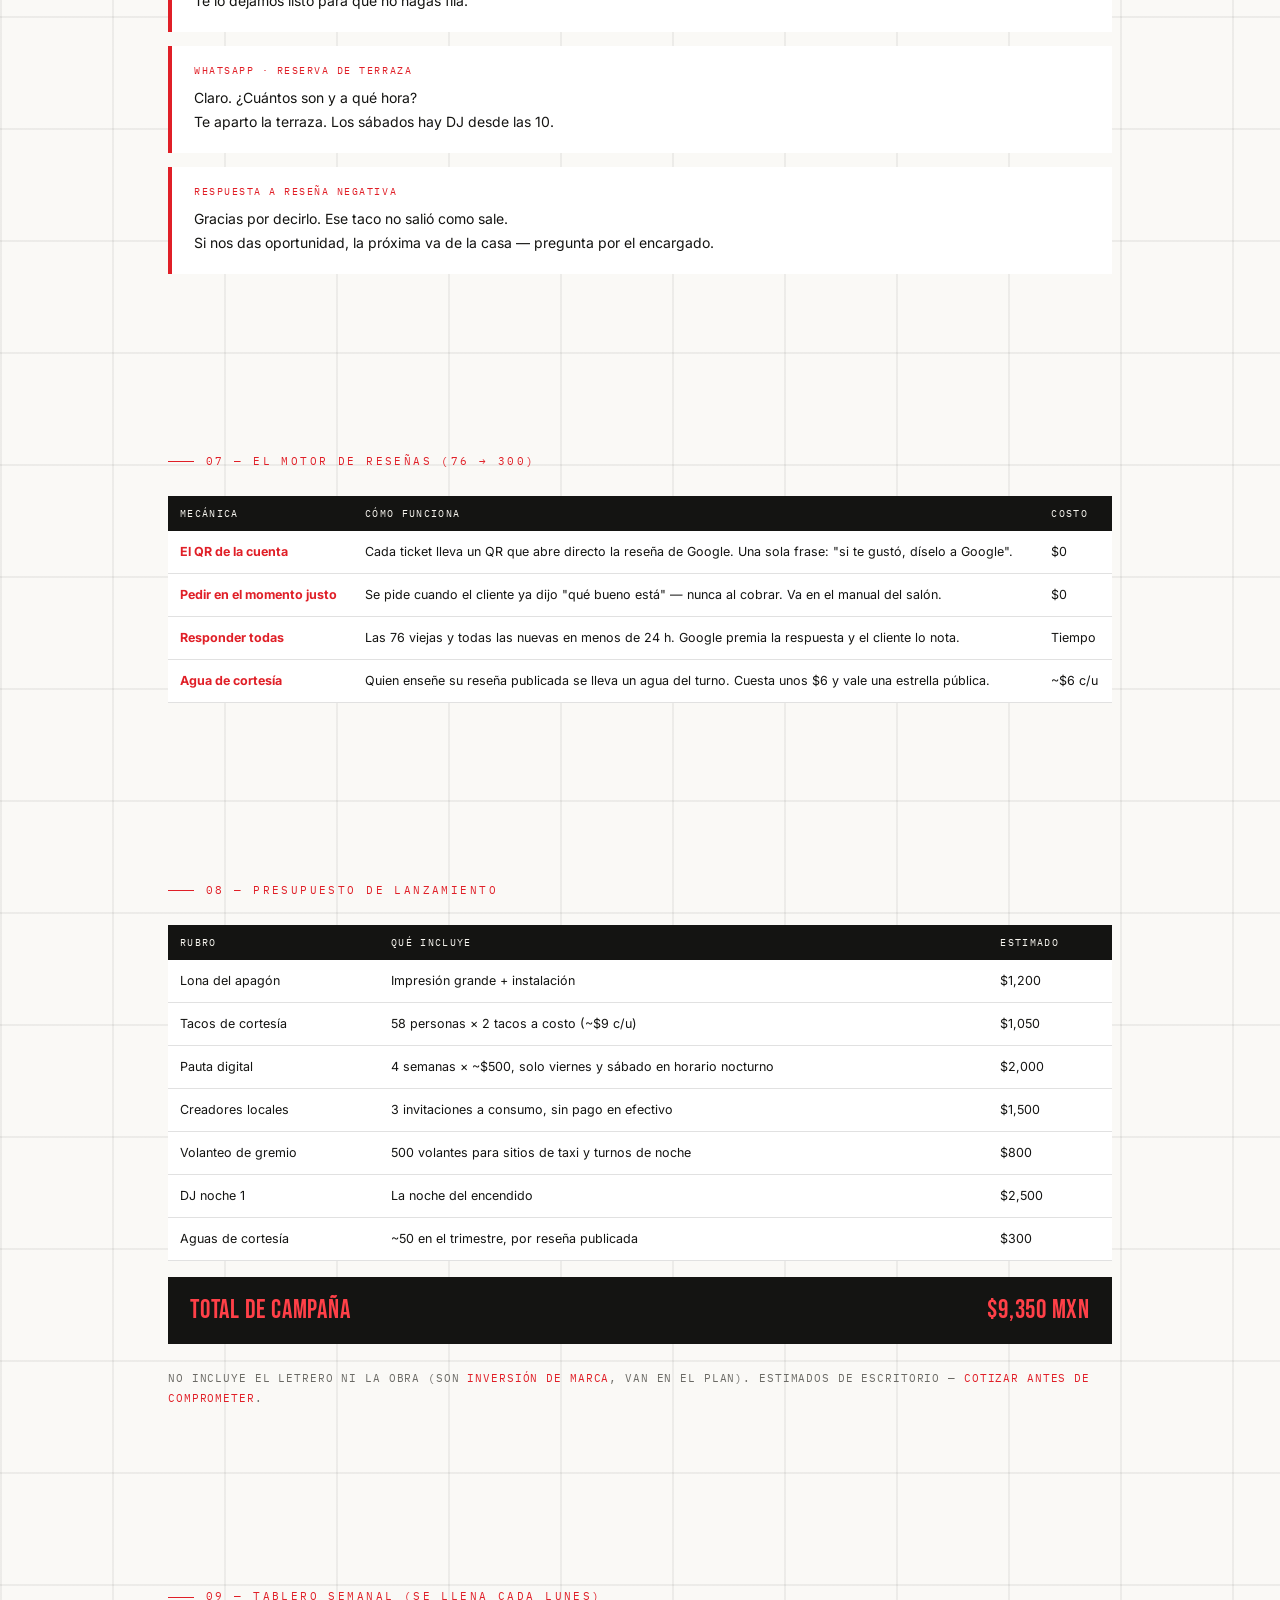
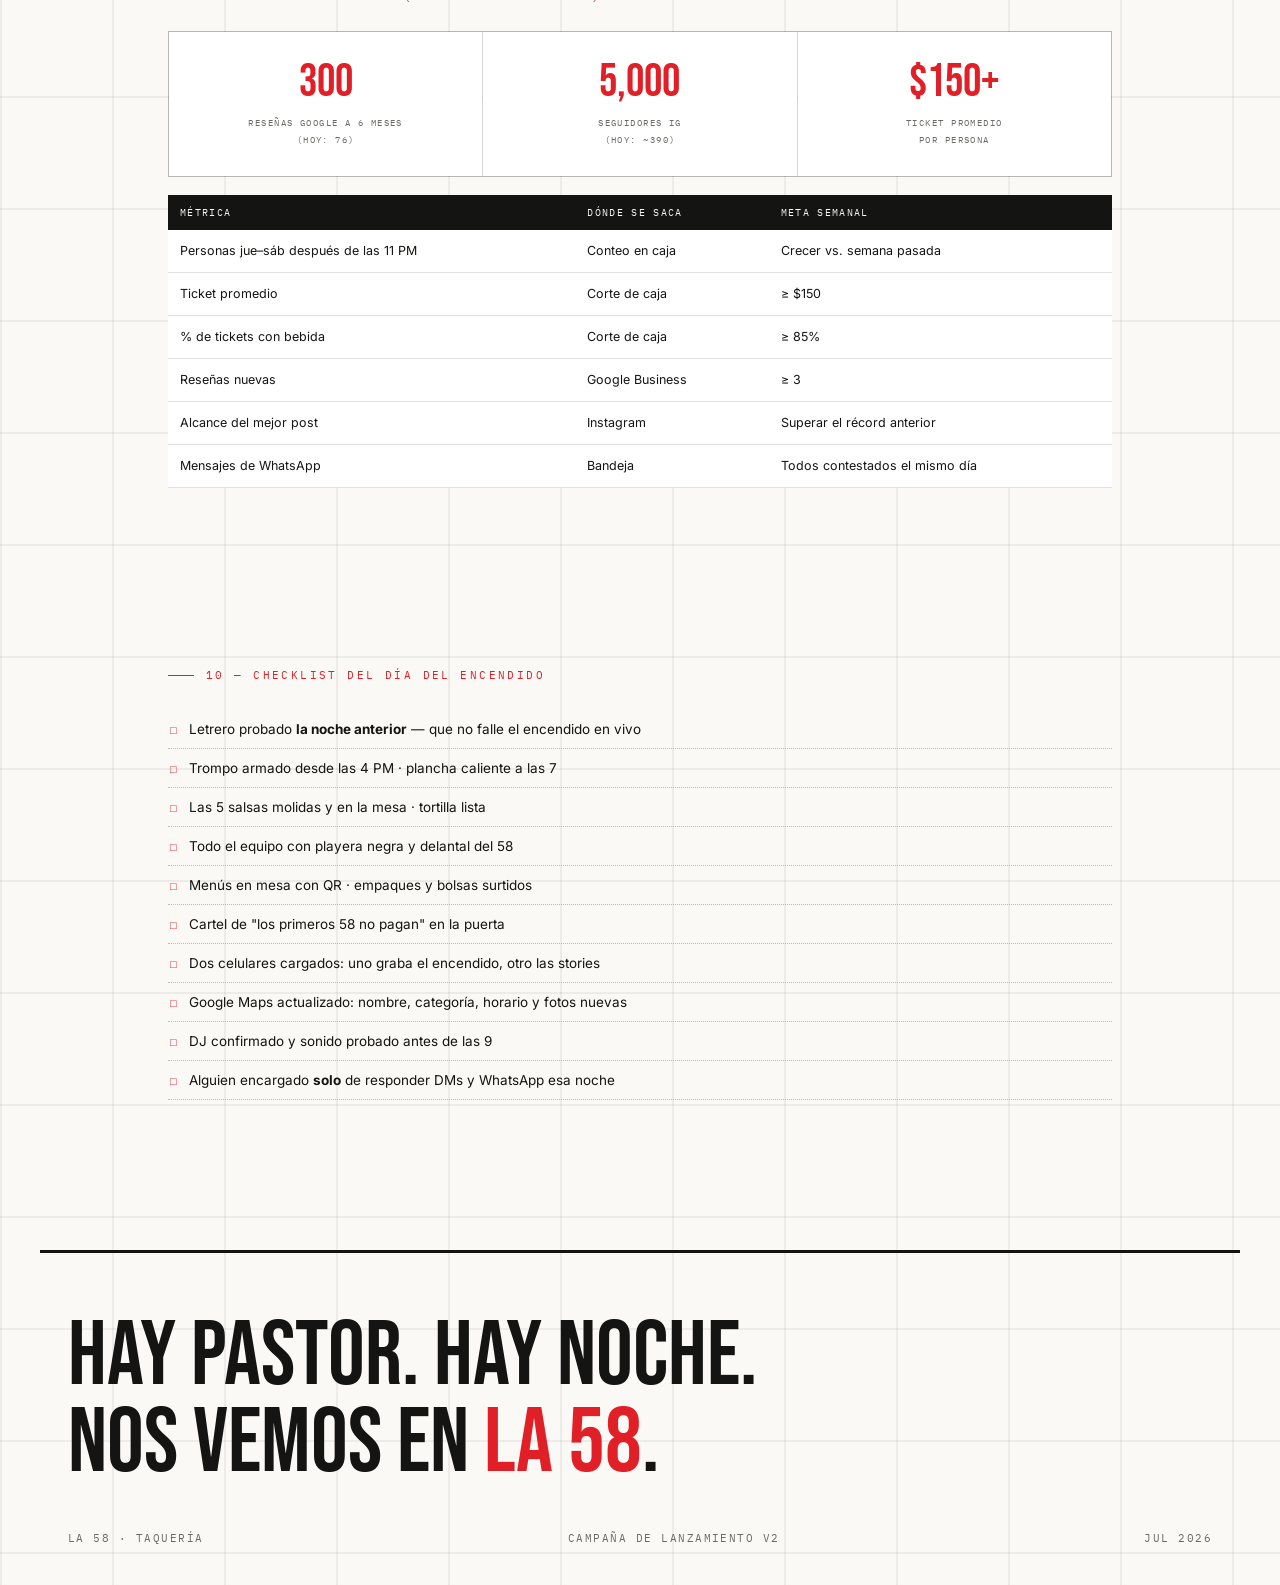
==== commit e62e1b5a: "Kit de lanzamiento: bio, 4 highlights, 14 posts con caption y foto asignada, reglas de voz Co-Author" ====
--- a/campana.html
+++ b/campana.html
@@ -56,6 +56,7 @@
     <a href="menu-mesa.html">Menú</a>
     <a href="fotos.html">Fotos</a>
     <a href="empaques.html">Empaques</a>
+    <a href="kit-lanzamiento.html">Kit</a>
     <a href="campana.html" class="on">Campaña</a>
   </nav>
 </div>
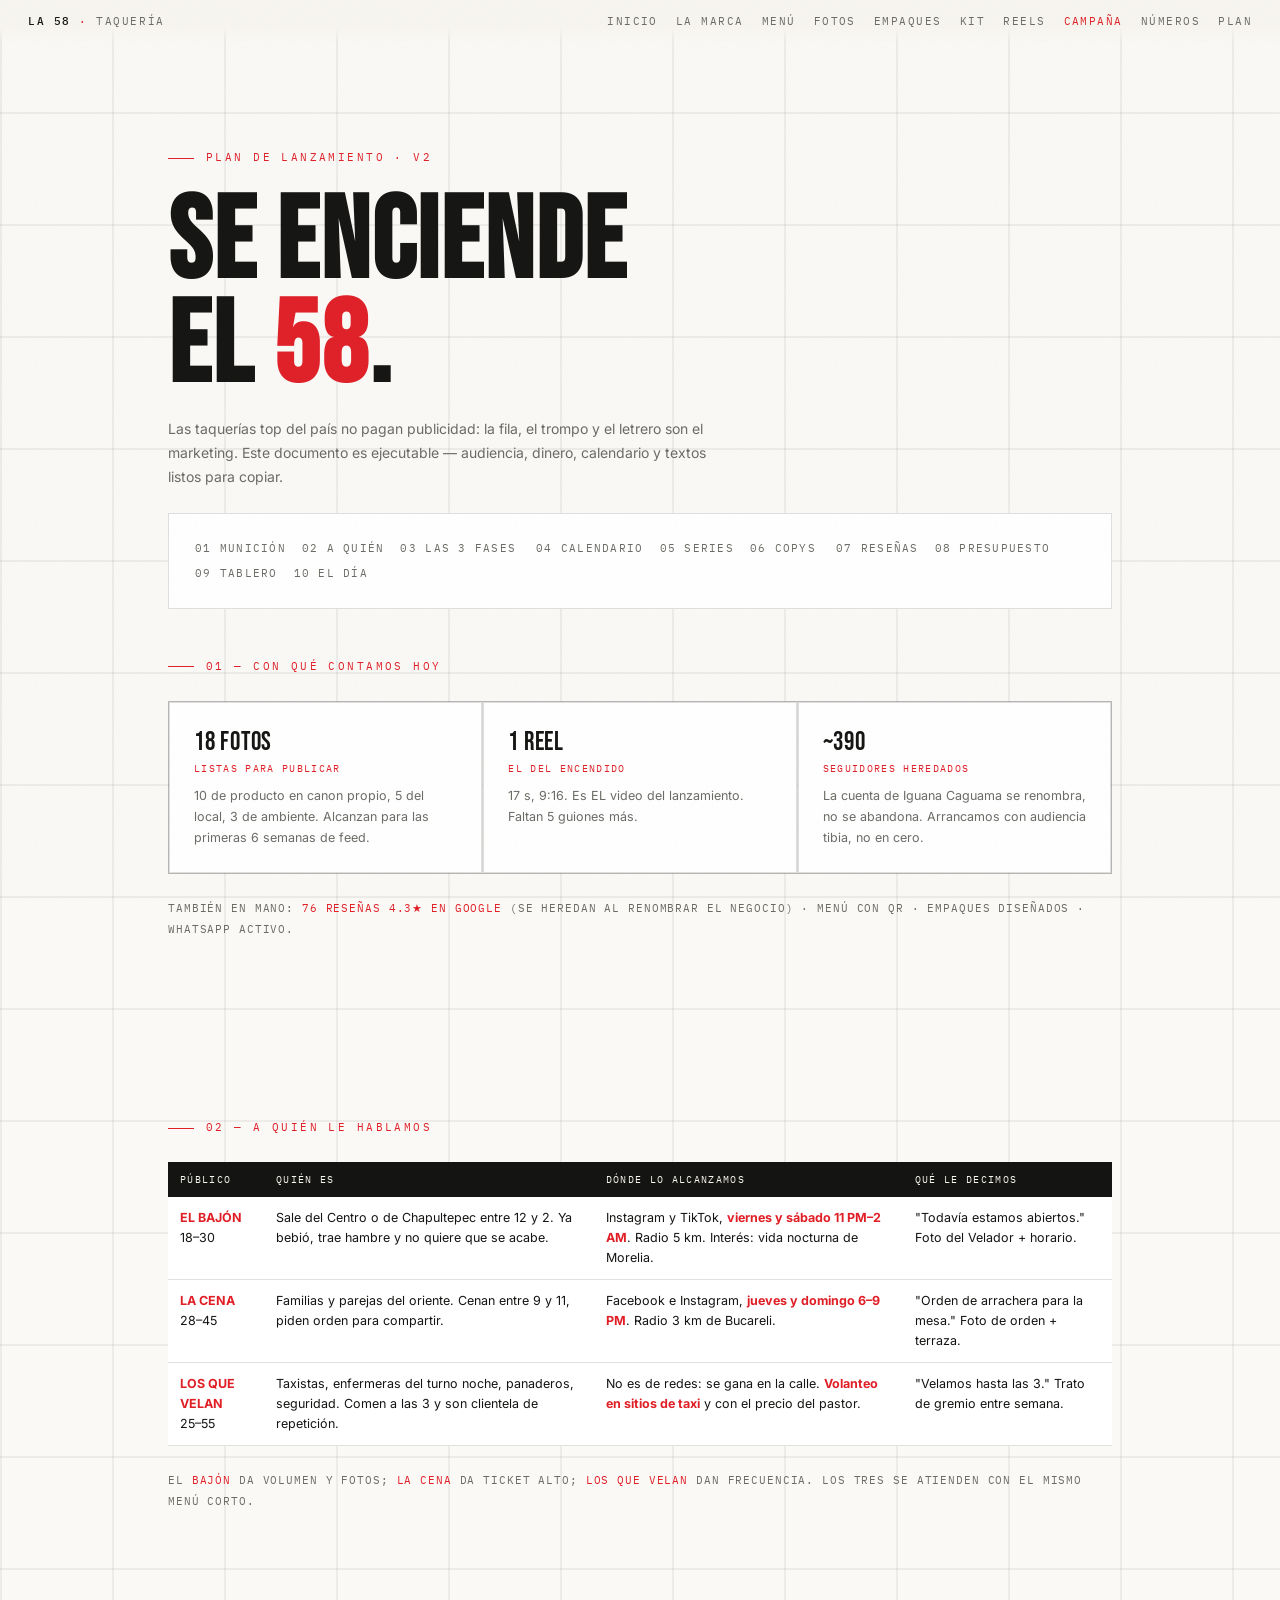
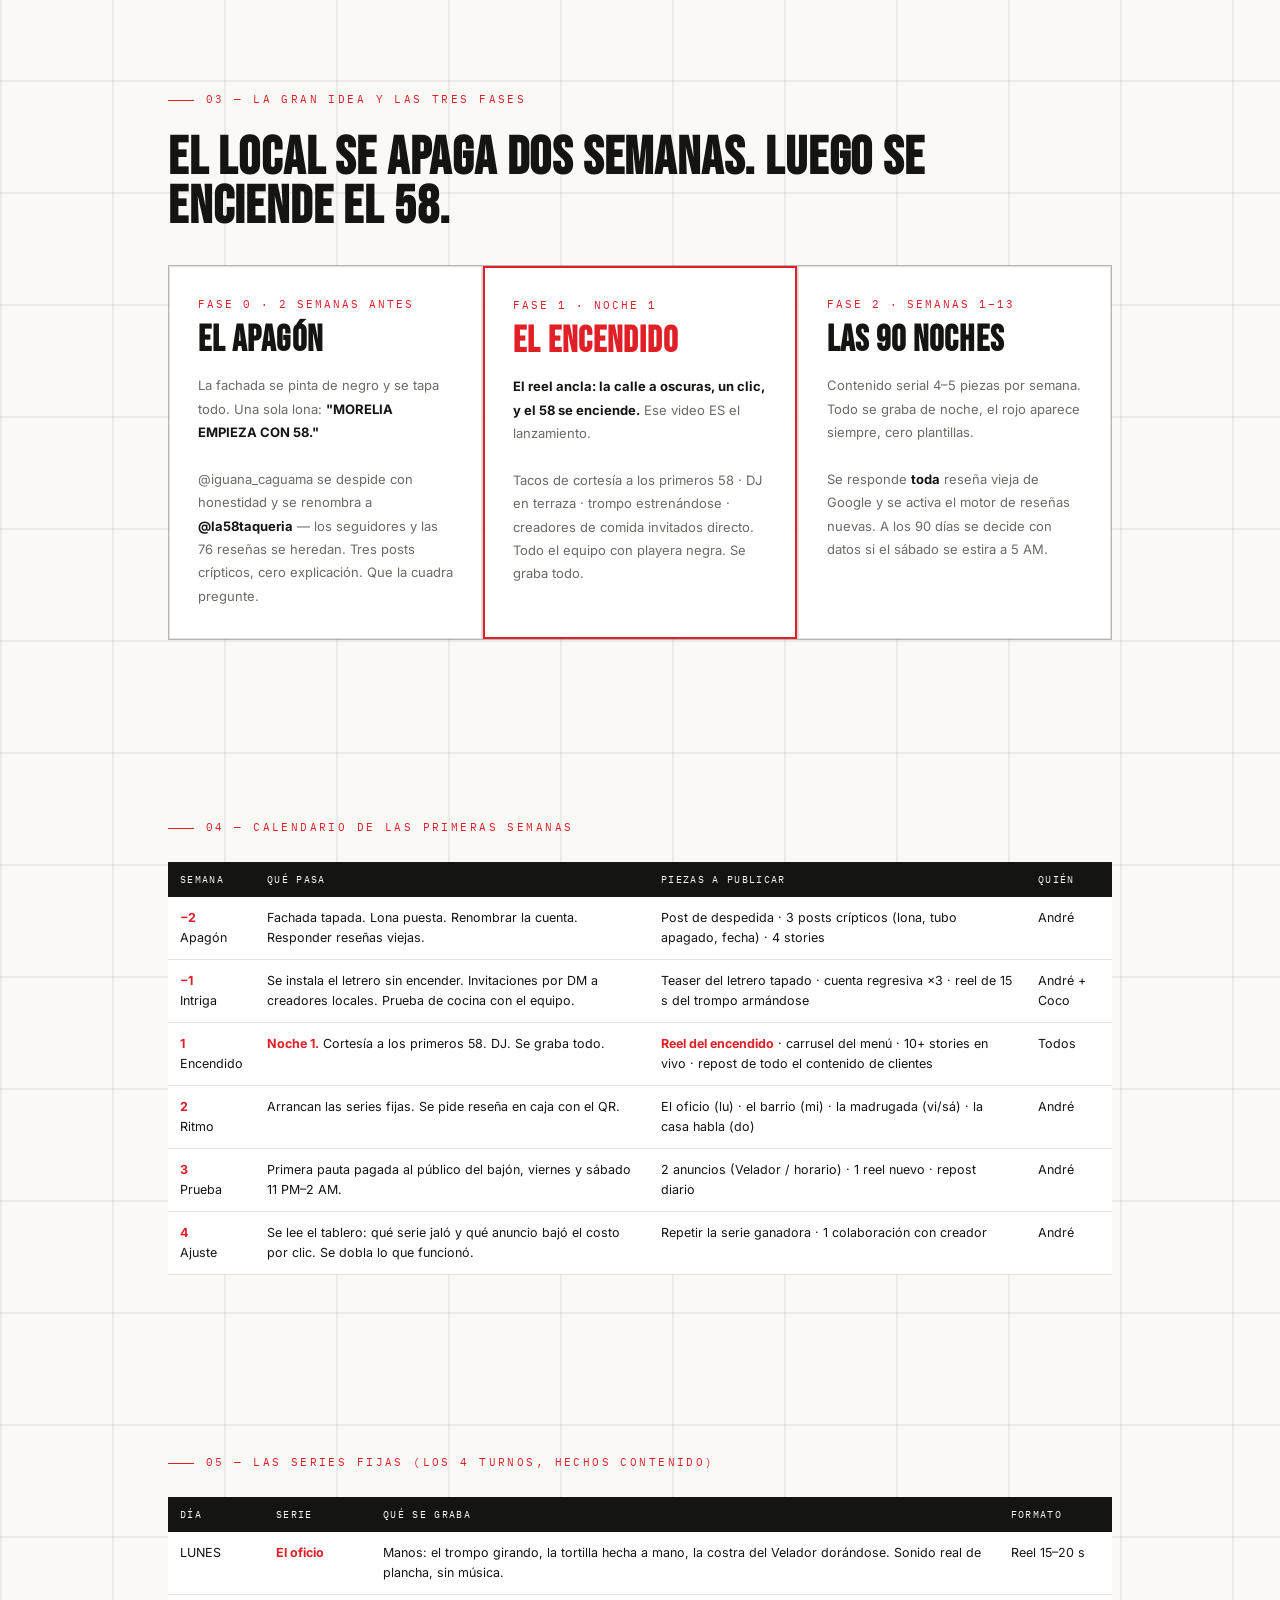
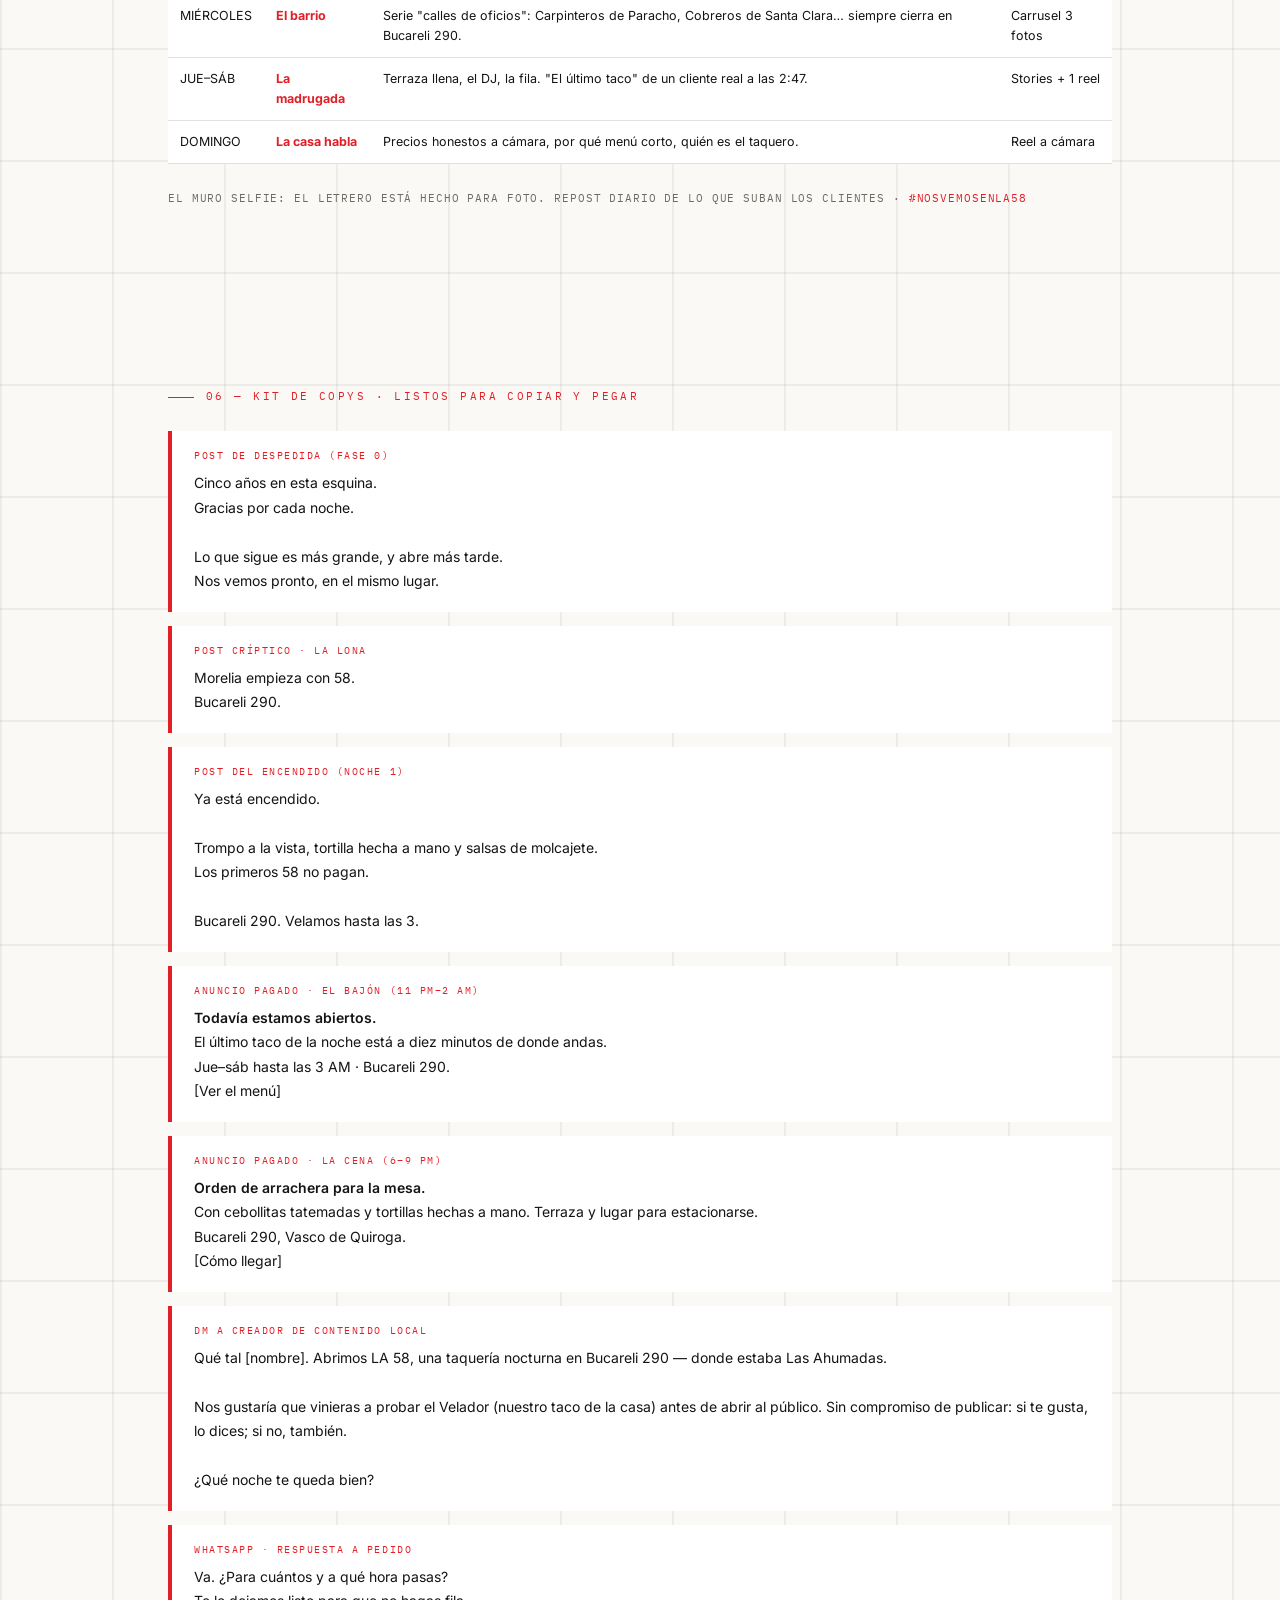
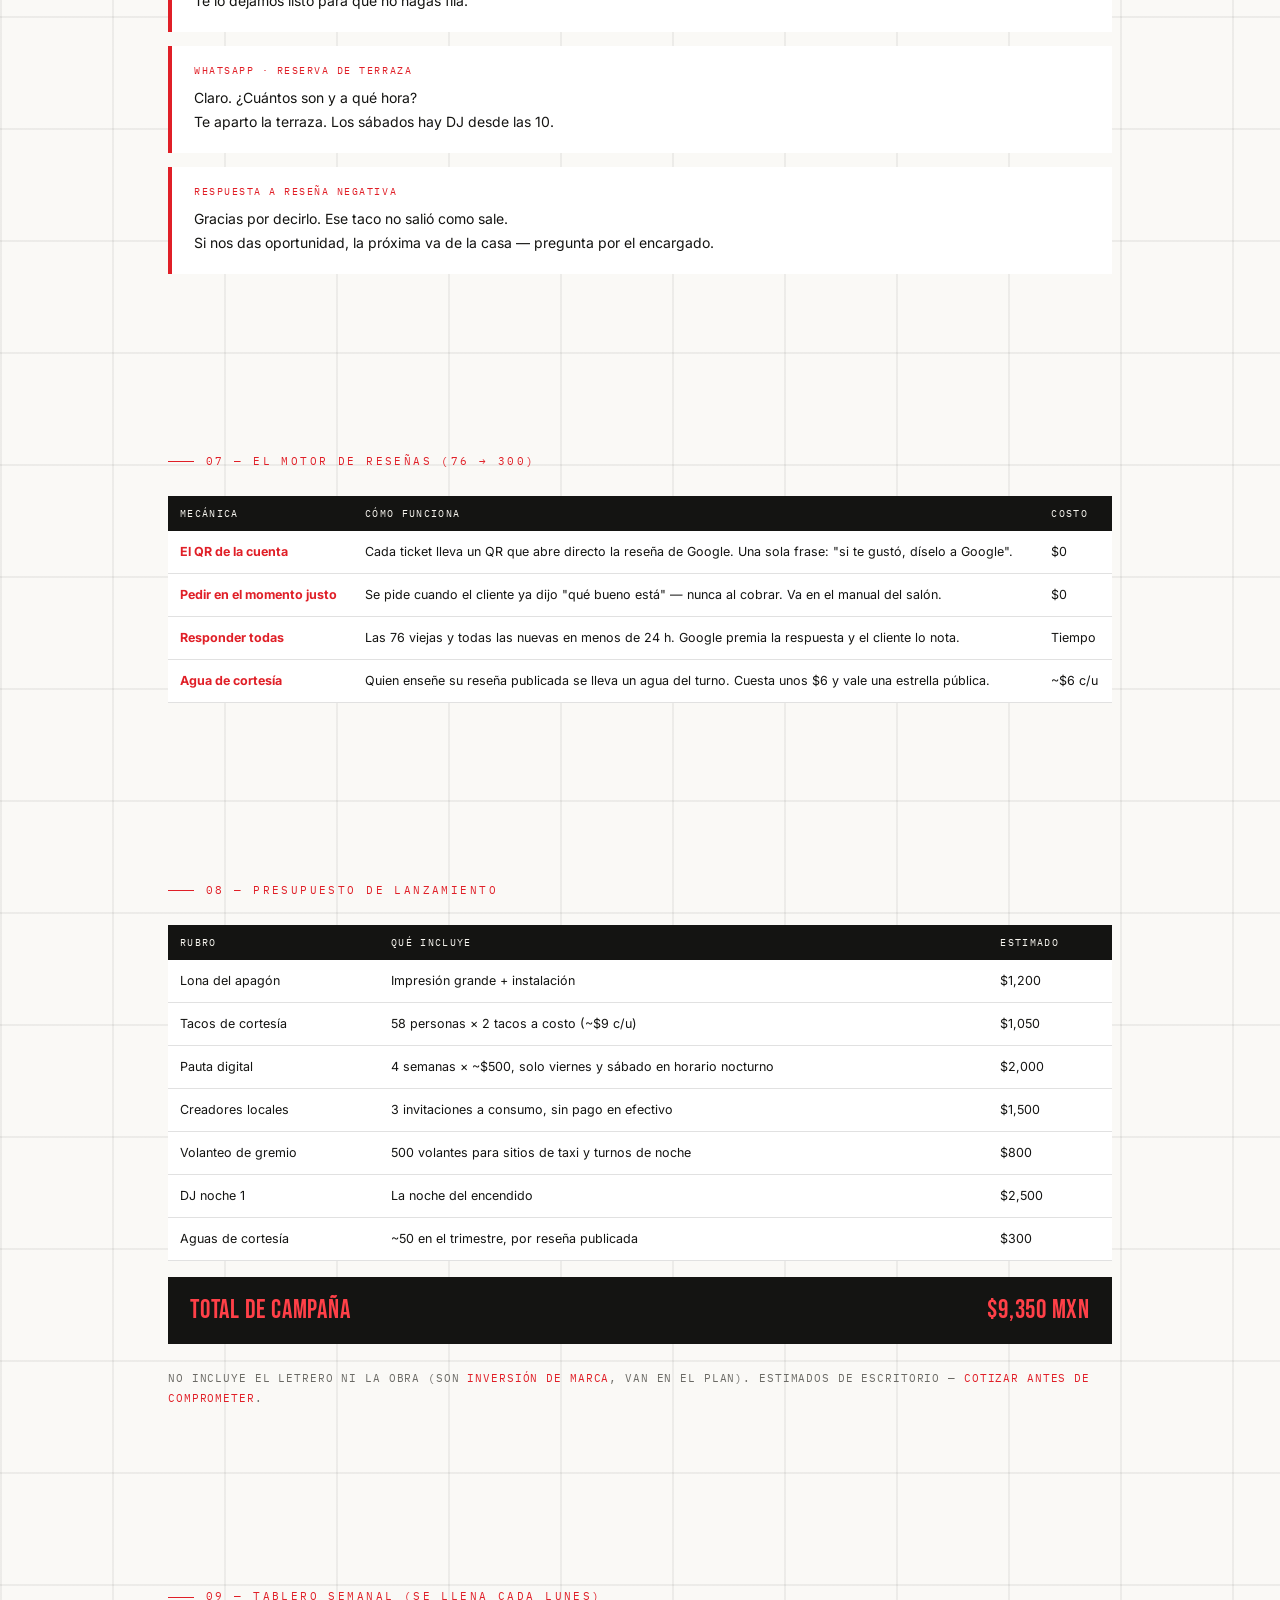
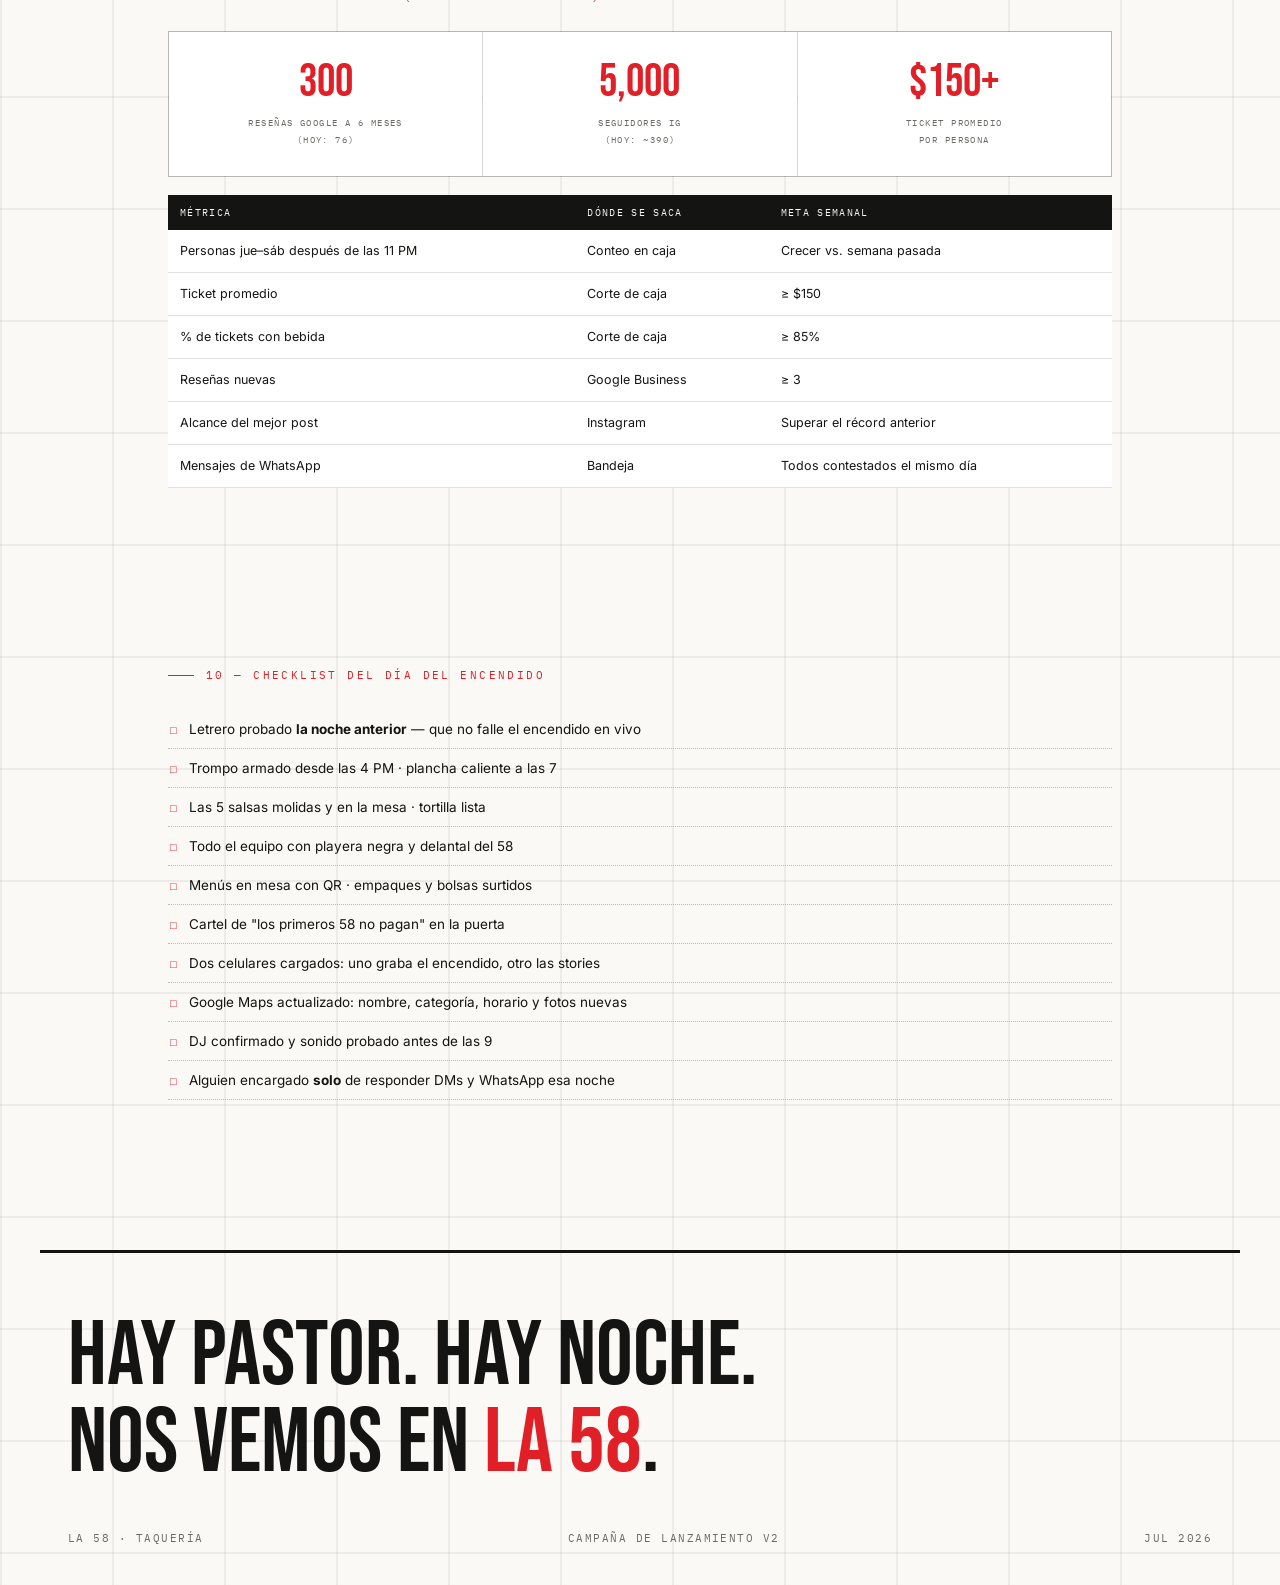
==== commit cb0e214e: "Bloque final: reels con 6 guiones, calculadora de números, plan con compuertas y borrador de conveni" ====
--- a/campana.html
+++ b/campana.html
@@ -52,12 +52,14 @@
   <nav class="nav">
     <a href="landing.html">Inicio</a>
     <a href="index.html">La marca</a>
-    <a href="logos.html">Logos</a>
     <a href="menu-mesa.html">Menú</a>
     <a href="fotos.html">Fotos</a>
     <a href="empaques.html">Empaques</a>
     <a href="kit-lanzamiento.html">Kit</a>
+    <a href="reels.html">Reels</a>
     <a href="campana.html" class="on">Campaña</a>
+    <a href="numeros.html">Números</a>
+    <a href="plan.html">Plan</a>
   </nav>
 </div>
 
